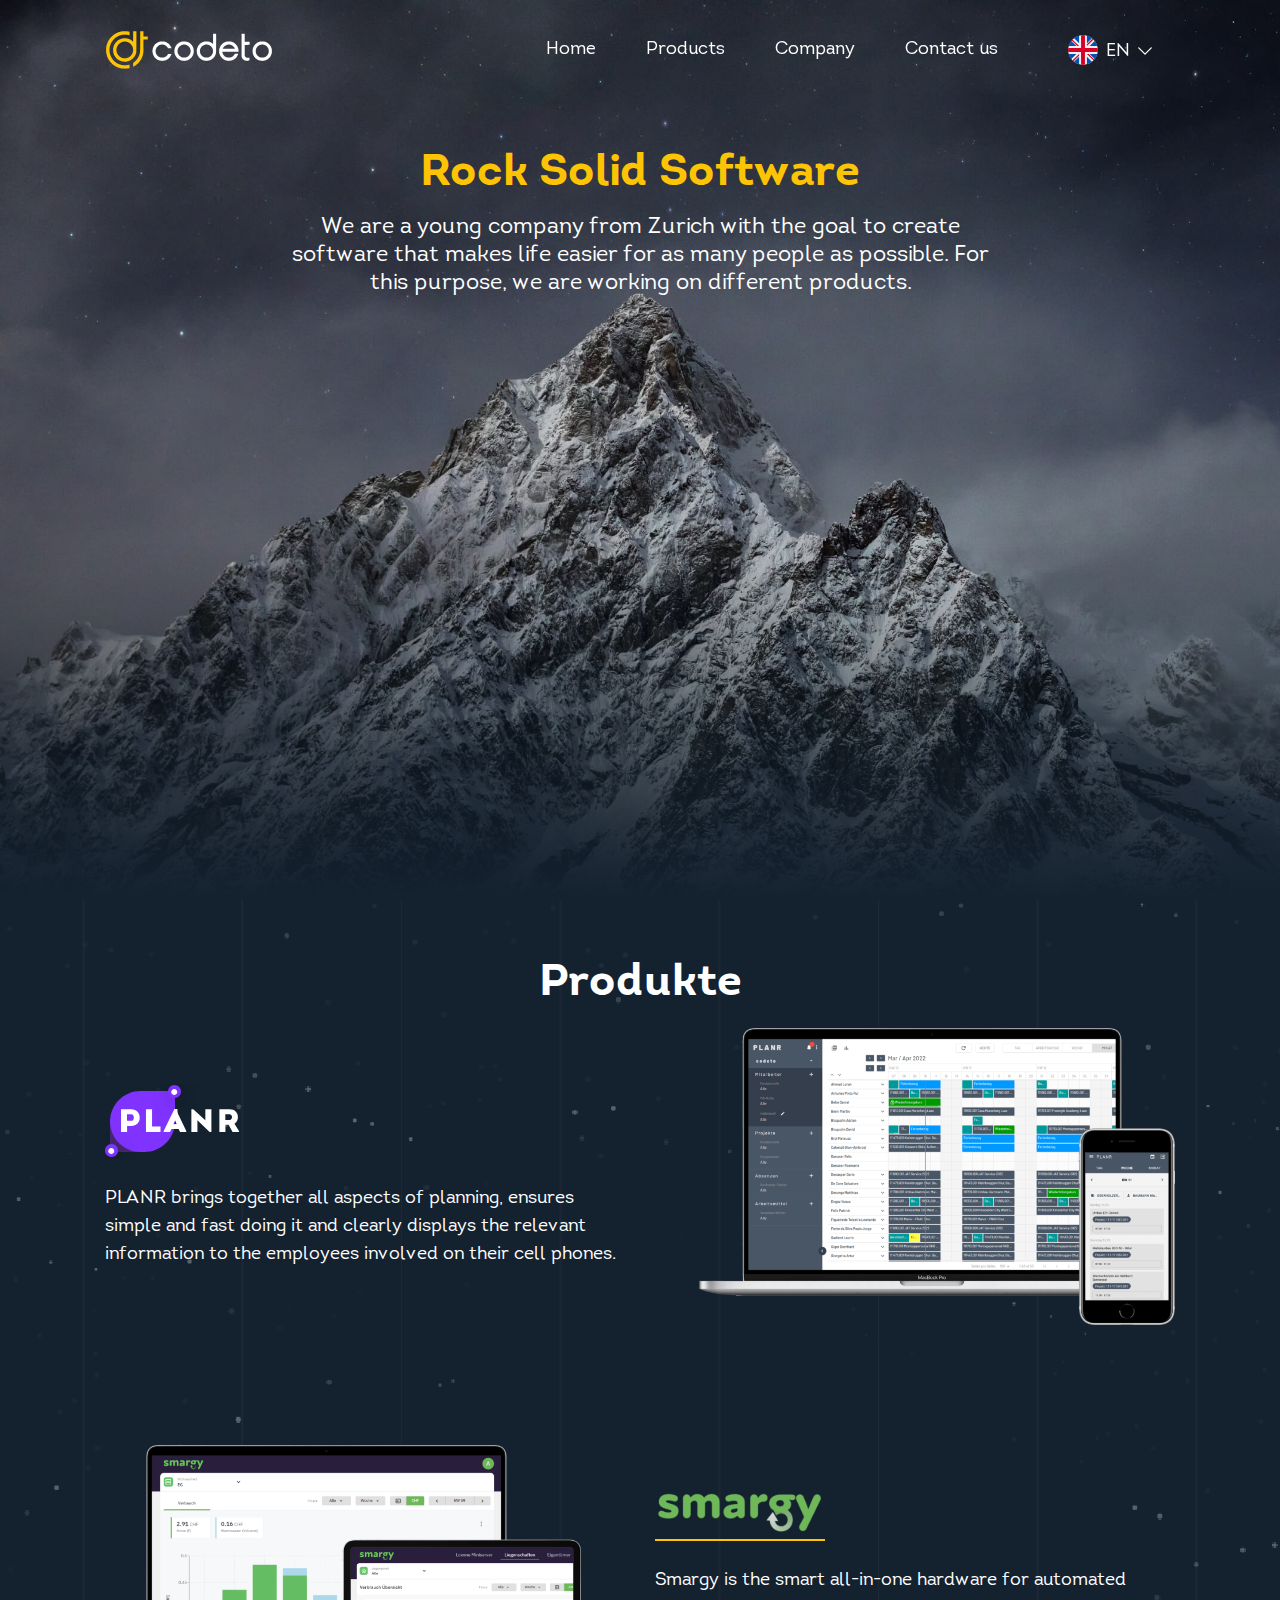
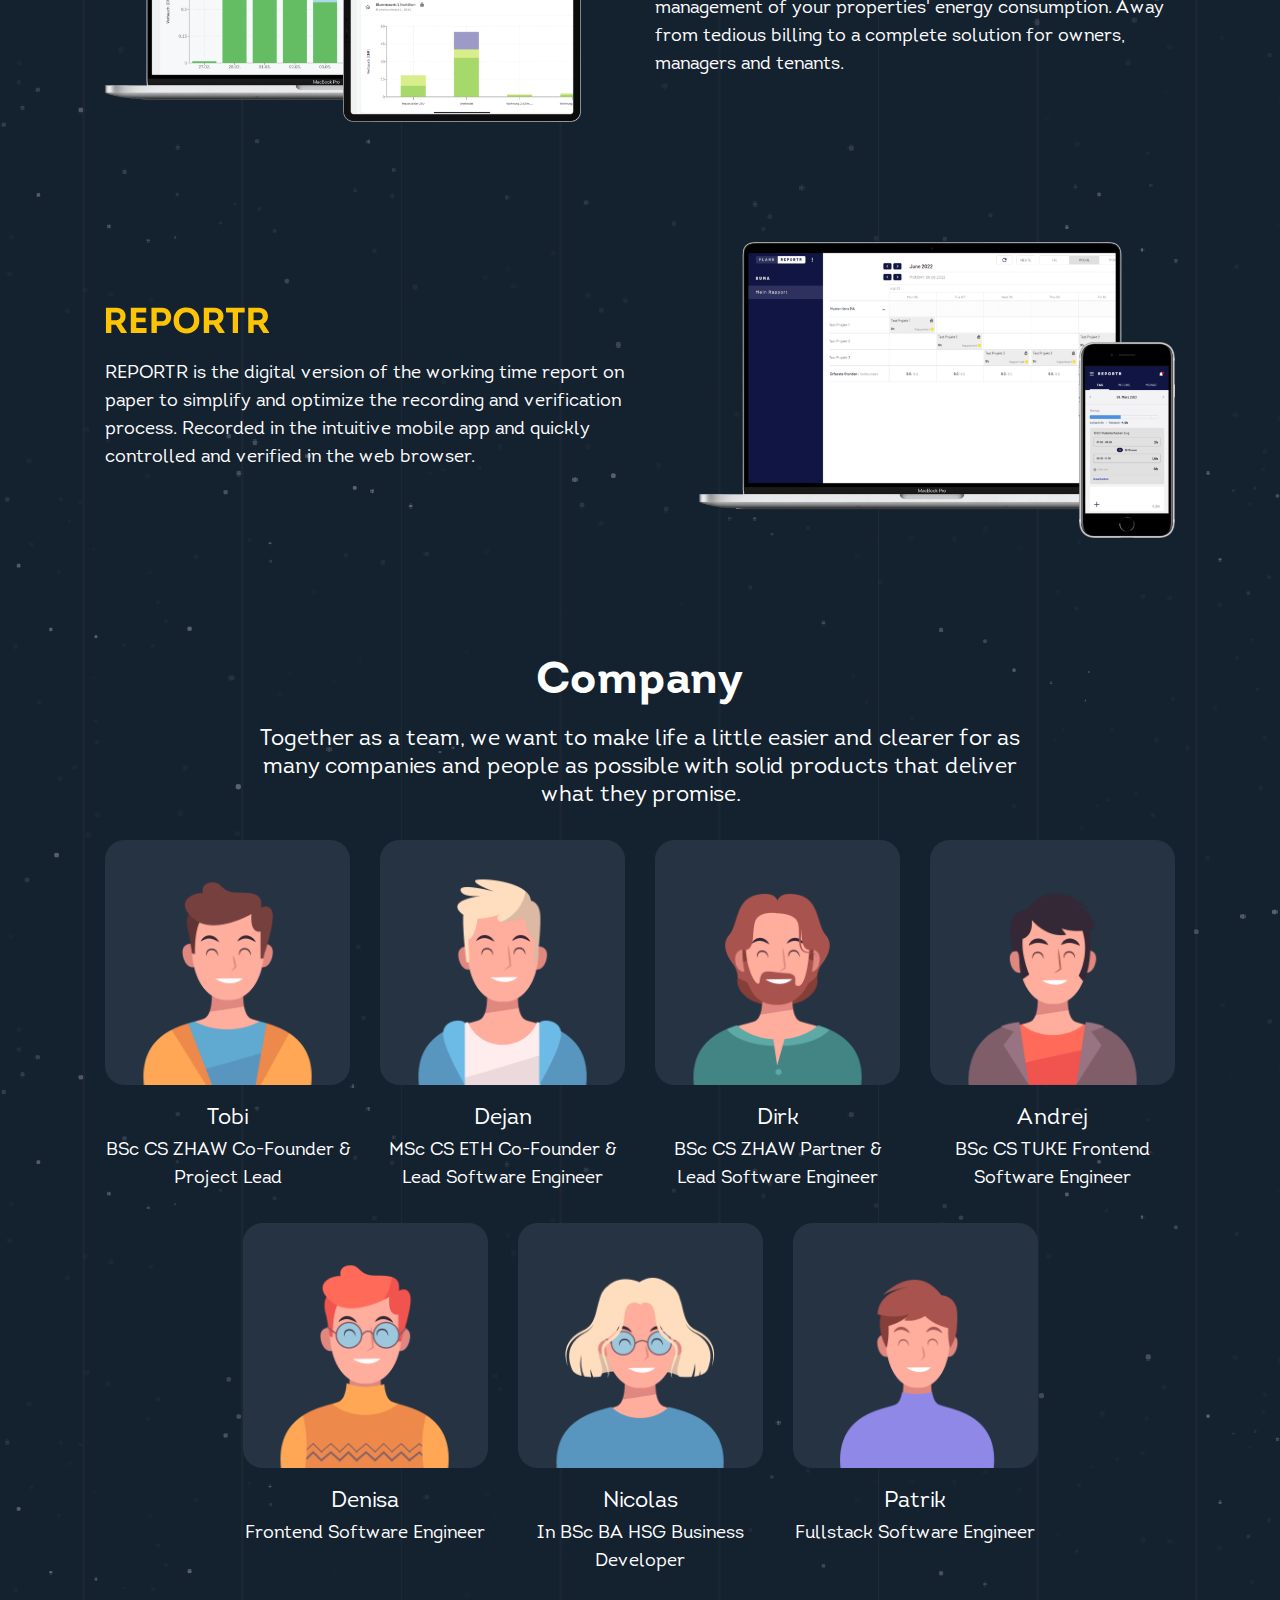
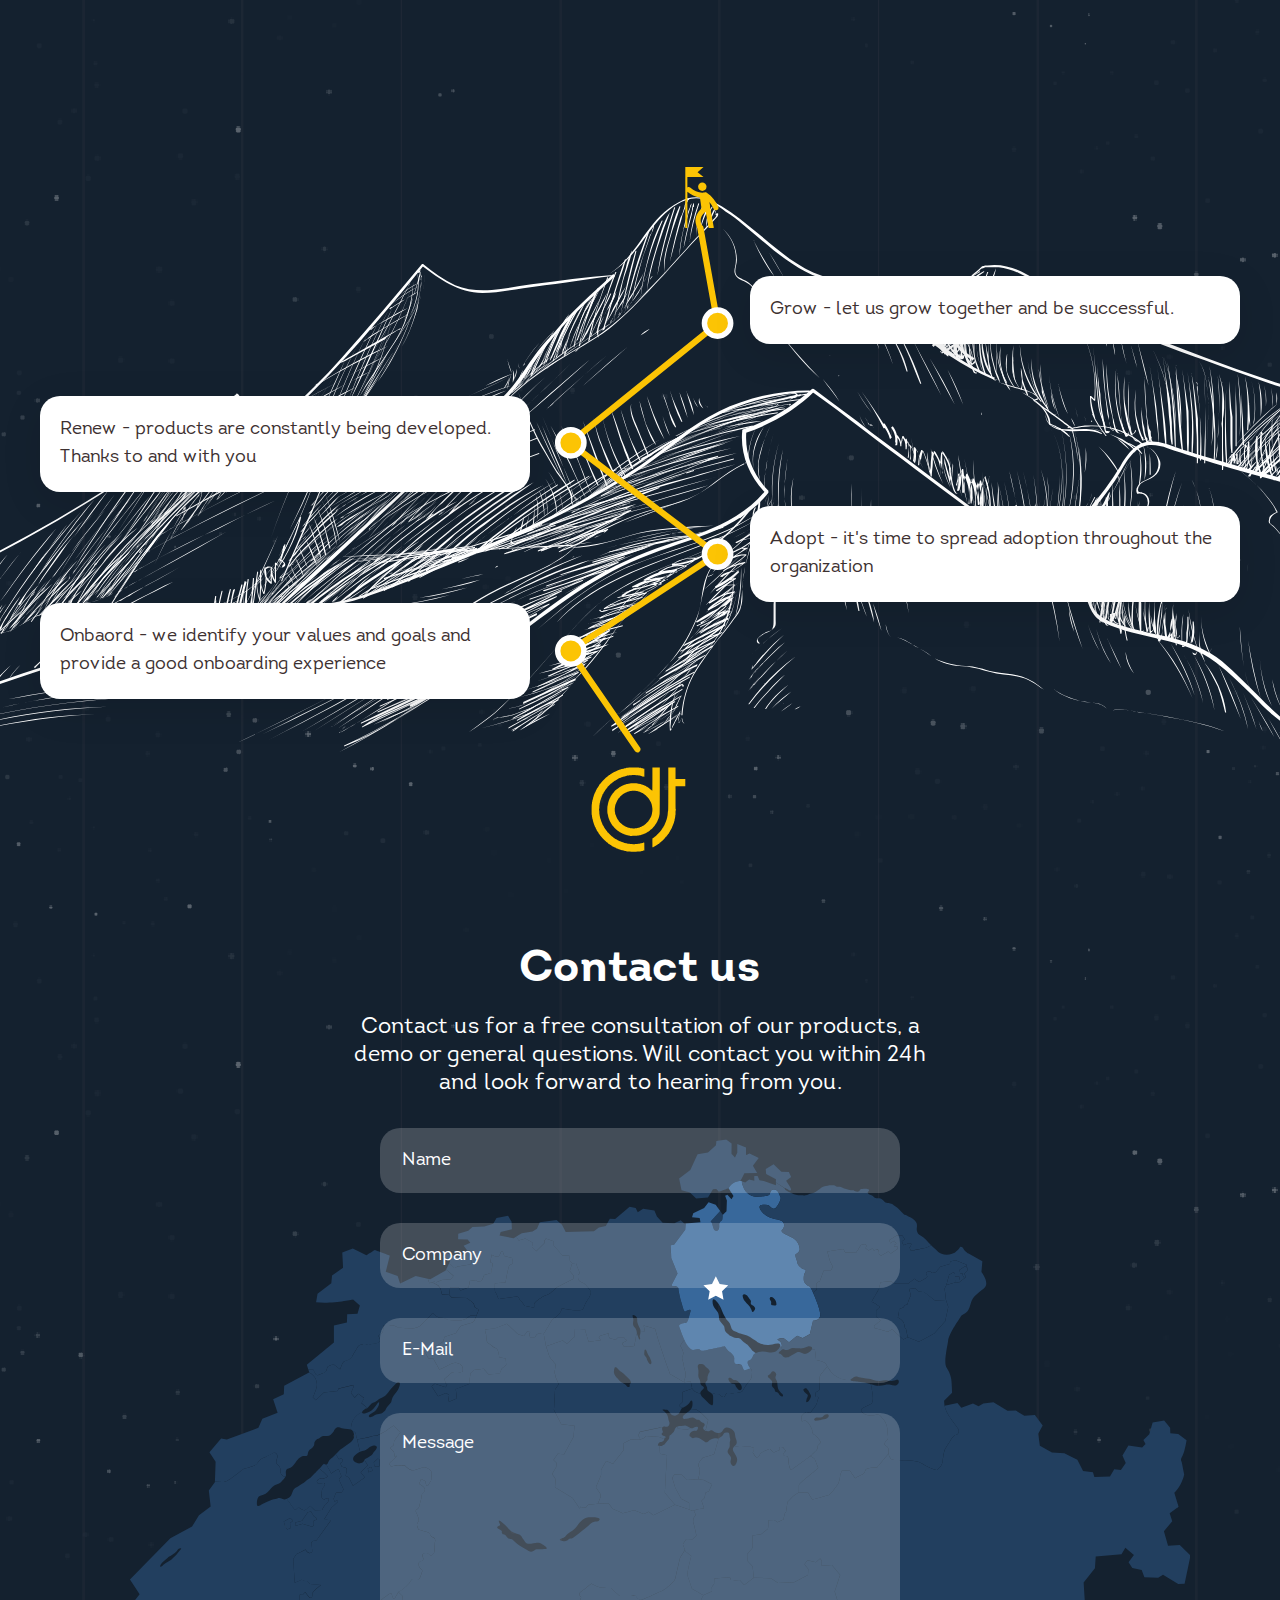
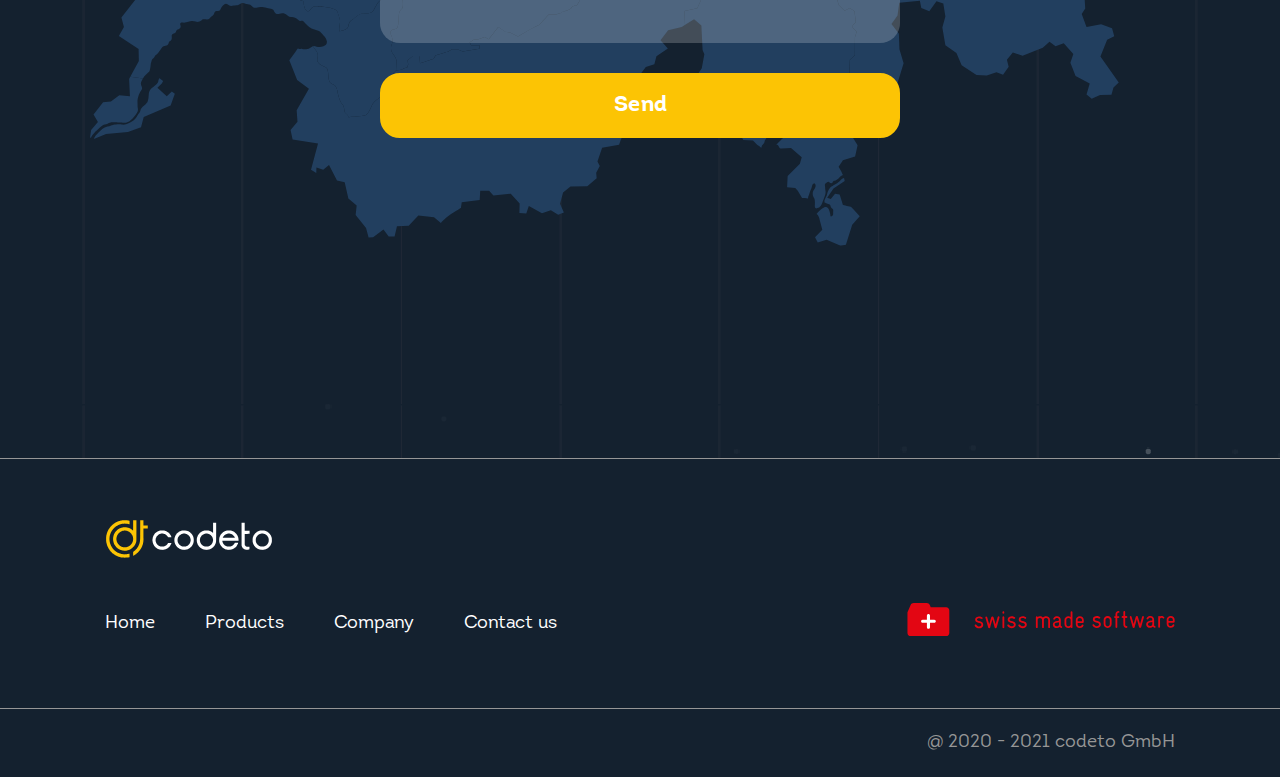
==== en-index.html @ 85ec4a64 "added ENG page, new content" ====
<!DOCTYPE html>
<html lang="en">
  <head>
    <meta charset="UTF-8" />
    <meta http-equiv="X-UA-Compatible" content="IE=edge" />
    <meta name="viewport" content="width=device-width, initial-scale=1.0" />
    <title>Codeto</title>
    <link rel="stylesheet" href="./css/main.css" />
  </head>

  <body>
    <header class="header">
      <div class="container">
        <a href="en-index.html" class="header__logo">
          <img src="./img/main-logo.svg" alt="Codeto logo" />
        </a>
        <div class="header-nav">
          <ul class="nav">
            <li class="nav-item">
              <a class="scroll-to" href="#home">Home</a>
            </li>
            <li class="nav-item">
              <a class="scroll-to" href="#products">Products</a>
            </li>
            <li class="nav-item">
              <a class="scroll-to" href="#company">Company</a>
            </li>
            <li class="nav-item">
              <a class="scroll-to" href="#contacts">Contact us</a>
            </li>
          </ul>
          <div class="header-lang">
            <div class="lang-select-wrapper">
              <div class="lang-select">
                <div class="lang-select__trigger">
                  <span>
                    <img src="./img/UK-flag.svg" alt="" />
                  </span>
                  <span>EN</span>
                  <i class="icon-arrow-bottom"></i>
                </div>
                <div class="lang-options">
                  <a class="lang-option selected" href="index.html">
                    <span><img src="./img/CH-flag.svg" alt="" /></span>
                    <span>CH</span>
                  </a>
                </div>
              </div>
            </div>
          </div>
        </div>
        <button class="burger"><span></span><span></span></button>
      </div>
    </header>
    <main>
      <section class="hero-screen" id="home">
        <div class="container">
          <h1>Rock Solid Software</h1>
          <h3>We are a young company from Zurich with the goal to create software that makes life easier for as many people as possible. For this purpose, we are working on different products.</h3>
        </div>
      </section>
      <section class="products" id="products">
        <div class="container">
          <div class="row justify-content-center">
            <div class="col-lg-6 col-md-8 col-xs-12">
              <h2 class="section__title">Produkte</h2>
            </div>
          </div>
          <div class="row products-item">
            <div class="col-md-6 col-xs-12">
              <a href="https://www.getplanr.ch/" target="_blank"><img src="./img/products-1-logo.svg" alt="planr logo" class="products-logo" /></a>
              <p>PLANR brings together all aspects of planning, ensures simple and fast doing it and clearly displays the relevant information to the employees involved on their cell phones.</p>
            </div>
            <div class="col-md-6 col-xs-12 products-item__image">
              <img src="./img/products-1-image.png" alt="planr" />
            </div>
          </div>
          <div class="row products-item">
            <div class="col-md-6 col-xs-12">
              <a href="https://smargy.ch/" target="_blank"><img src="./img/products-2-logo.svg" alt="smargy logo" class="products-logo" /></a>
              <p>Smargy is the smart all-in-one hardware for automated management of your properties' energy consumption. Away from tedious billing to a complete solution for owners, managers and tenants.</p>
            </div>
            <div class="col-md-6 col-xs-12 products-item__image">
              <img src="./img/products-2-image.png" alt="smargy" />
            </div>
          </div>
          <div class="row products-item">
            <div class="col-md-6 col-xs-12">
              <img src="./img/products-3-logo.svg" alt="reportr logo" class="products-logo" />
              <p>REPORTR is the digital version of the working time report on paper to simplify and optimize the recording and verification process. Recorded in the intuitive mobile app and quickly controlled and verified in the web browser.</p>
            </div>
            <div class="col-md-6 col-xs-12 products-item__image">
              <img src="./img/products-3-image.png" alt="reportr" />
            </div>
          </div>
        </div>
      </section>
      <section class="team" id="company">
        <div class="container">
          <div class="row justify-content-center mb-30">
            <div class="col-lg-9 col-xs-12">
              <h2 class="section__title">Company</h2>
              <div class="section__description">Together as a team, we want to make life a little easier and clearer for as many companies and people as possible with solid products that deliver what they promise.</div>
            </div>
          </div>
          <div class="row justify-content-center">
            <div class="col-lg-3 col-md-4 col-sm-6 col-xs-12">
              <div class="team-item">
                <div class="team-item__image">
                  <img src="./img/team-1.png" alt="team member" />
                </div>
                <div class="team-item__name">Tobi</div>
                <div class="team-item__position">BSc CS ZHAW Co-Founder & Project Lead</div>
              </div>
            </div>
            <div class="col-lg-3 col-md-4 col-sm-6 col-xs-12">
              <div class="team-item">
                <div class="team-item__image">
                  <img src="./img/team-2.png" alt="team member" />
                </div>
                <div class="team-item__name">Dejan</div>
                <div class="team-item__position">MSc CS ETH Co-Founder & Lead Software Engineer</div>
              </div>
            </div>
            <div class="col-lg-3 col-md-4 col-sm-6 col-xs-12">
              <div class="team-item">
                <div class="team-item__image">
                  <img src="./img/team-3.png" alt="team member" />
                </div>
                <div class="team-item__name">Dirk</div>
                <div class="team-item__position">BSc CS ZHAW Partner & Lead Software Engineer</div>
              </div>
            </div>
            <div class="col-lg-3 col-md-4 col-sm-6 col-xs-12">
              <div class="team-item">
                <div class="team-item__image">
                  <img src="./img/team-4.png" alt="team member" />
                </div>
                <div class="team-item__name">Andrej</div>
                <div class="team-item__position">BSc CS TUKE Frontend Software Engineer</div>
              </div>
            </div>
            <div class="col-lg-3 col-md-4 col-sm-6 col-xs-12">
              <div class="team-item">
                <div class="team-item__image">
                  <img src="./img/team-5.png" alt="team member" />
                </div>
                <div class="team-item__name">Denisa</div>
                <div class="team-item__position">Frontend Software Engineer</div>
              </div>
            </div>
            <div class="col-lg-3 col-md-4 col-sm-6 col-xs-12">
              <div class="team-item">
                <div class="team-item__image">
                  <img src="./img/team-6.png" alt="team member" />
                </div>
                <div class="team-item__name">Nicolas</div>
                <div class="team-item__position">In BSc BA HSG Business Developer</div>
              </div>
            </div>
            <div class="col-lg-3 col-md-4 col-sm-6 col-xs-12">
              <div class="team-item">
                <div class="team-item__image">
                  <img src="./img/team-7.png" alt="team member" />
                </div>
                <div class="team-item__name">Patrik</div>
                <div class="team-item__position">Fullstack Software Engineer</div>
              </div>
            </div>
          </div>
        </div>
      </section>
      <section class="roadmap">
        <!-- <img src="./img/roadmap-desktop.svg" alt=""> -->
        <div class="container">
          <div class="roadmap-mobile">
            <div class="roadmap-mobile-logo">
              <img src="./img/codeto-logo.svg" alt="codeto logo" />
            </div>
            <div class="roadmap-mobile-line"></div>
          </div>
          <div class="roadmap-frames-container">
            <div class="roadmap-frame roadmap-frame-1">Grow - let us grow together and be successful.</div>
            <div class="roadmap-frame roadmap-frame-2">Renew - products are constantly being developed. Thanks to and with you</div>
            <div class="roadmap-frame roadmap-frame-3">Adopt - it's time to spread adoption throughout the organization</div>
            <div class="roadmap-frame roadmap-frame-4">Onbaord - we identify your values and goals and provide a good onboarding experience</div>
          </div>
        </div>
      </section>
      <section class="contacts" id="contacts">
        <div class="container">
          <div class="row justify-content-center mb-30">
            <div class="col-lg-7 col-md-10 col-xs-12">
              <h2 class="section__title">Contact us</h2>
              <div class="section__description">Contact us for a free consultation of our products, a demo or general questions. Will contact you within 24h and look forward to hearing from you.</div>
            </div>
          </div>
          <div class="row justify-content-center contacts-form">
            <div class="col-lg-6 col-md-8 col-xs-12">
              <form action="">
                <div class="form-group">
                  <input type="text" name="contact-firstName" class="form-control" placeholder="Name" required />
                </div>
                <div class="form-group">
                  <input type="text" name="contact-secondName" class="form-control" placeholder="Company" required />
                </div>
                <div class="form-group">
                  <input type="email" name="contact-email" class="form-control" placeholder="E-Mail" required />
                </div>
                <div class="form-group form-group-textarea">
                  <textarea name="contacts-message" placeholder="Message" required></textarea>
                </div>
                <div class="form-group form-group-submit">
                  <button class="btn-primary" type="submit">Send</button>
                </div>
              </form>
            </div>
          </div>
        </div>
      </section>
    </main>
    <footer class="footer">
      <div class="footer-top">
        <div class="container">
          <a href="en-index.html" class="footer__logo">
            <img src="./img/main-logo.svg" alt="Codeto logo" />
          </a>
          <div class="footer-row">
            <div class="footer-list">
              <a class="footer__link scroll-to" href="#home">Home</a>
              <a class="footer__link scroll-to" href="#products">Products</a>
              <a class="footer__link scroll-to" href="#company">Company</a>
              <a class="footer__link scroll-to" href="#contacts">Contact us</a>
            </div>
            <img src="./img/swiss-made-software.svg" alt="swiss software icon" />
          </div>
        </div>
      </div>
      <div class="footer-bottom">
        <div class="container">
          <div class="footer-list">
            <!-- <a href="#" class="footer__link copyright__link">Impressum</a>
          <a href="#" class="footer__link copyright__link">Datenschutzerklärung</a>
          <a href="#" class="footer__link copyright__link">AGB</a> -->
          </div>
          <div class="copyright-text">@ 2020 - 2021 codeto GmbH</div>
        </div>
      </div>
    </footer>
  </body>
  <!-- <script src="./js/jquery.min.js"></script> -->
  <script src="./js/script.js"></script>
</html>
---- css/main.css ----
html, body, div, span, applet, object, iframe,
h1, h2, h3, h4, h5, h6, p, blockquote, pre,
a, abbr, acronym, address, big, cite, code,
del, dfn, em, img, ins, kbd, q, s, samp,
small, strike, strong, sub, sup, tt, var,
b, u, i, center,
dl, dt, dd, ol, ul, li,
fieldset, form, label, legend,
table, caption, tbody, tfoot, thead, tr, th, td,
article, aside, canvas, details, embed,
figure, figcaption, footer, header, hgroup,
menu, nav, output, ruby, section, summary,
time, mark, audio, video {
  margin: 0;
  padding: 0;
  border: 0;
  font-size: 100%;
  font-family: 'Intro', sans-serif;
  font-weight: 400;
  font-size: 18px;
  line-height: 28px;
  color: #ffffff;
  vertical-align: baseline;
}

/* HTML5 display-role reset for older browsers */
article, aside, details, figcaption, figure,
footer, header, hgroup, menu, nav, section {
  display: block;
}

body {
  line-height: 1;
}

ol, ul {
  list-style: none;
}

blockquote, q {
  quotes: none;
}

blockquote:before, blockquote:after,
q:before, q:after {
  content: '';
  content: none;
}

table {
  border-collapse: collapse;
  border-spacing: 0;
}

*, ::after, ::before {
  box-sizing: border-box;
}

@font-face {
  font-family: "Intro";
  font-display: swap;
  src: url("../fonts/Intro-Black.woff2") format("woff2");
  font-weight: 900;
  font-style: normal;
}

@font-face {
  font-family: "Intro";
  font-display: swap;
  src: url("../fonts/Intro-Bold.woff2") format("woff2");
  font-weight: 700;
  font-style: normal;
}

@font-face {
  font-family: "Intro";
  font-display: swap;
  src: url("../fonts/Intro-Book.woff2") format("woff2");
  font-weight: 400;
  font-style: normal;
}

.section__title {
  font-size: 45px;
  font-weight: 700;
  line-height: 48px;
  margin-bottom: 20px;
  text-align: center;
}

@media (max-width: 767px) {
  .section__title {
    font-size: 36px;
    line-height: 40px;
  }
}

.section__description {
  font-size: 22px;
  text-align: center;
}

.header {
  position: fixed;
  top: 0;
  left: 0;
  width: 100%;
  z-index: 1002;
  padding: 25px 0;
  transition: all 0.3s ease-out;
}

@media (max-width: 991px) {
  .header {
    padding: 20px 0;
  }
}

.header.scroll {
  background: #14212F;
  padding: 10px 0;
}

@media (max-width: 991px) {
  .header.scroll {
    padding: 20px 0;
  }
}

.header.js-nav-open .header-nav {
  left: 0;
}

.header.js-nav-open .burger::before {
  -webkit-transform: rotate(45deg);
          transform: rotate(45deg);
  top: 50%;
}

.header.js-nav-open .burger::after {
  -webkit-transform: rotate(-45deg);
          transform: rotate(-45deg);
  top: 50%;
  bottom: unset;
}

.header .container {
  z-index: 2;
  display: flex;
  align-items: center;
  justify-content: space-between;
}

.header__logo {
  height: 40px;
  display: block;
  z-index: 22;
}

@media (max-width: 767px) {
  .header__logo {
    width: 103px;
  }
}

.header__logo img {
  display: block;
  width: 100%;
  height: 100%;
  -o-object-fit: contain;
     object-fit: contain;
}

.header-nav {
  display: flex;
  align-items: center;
}

@media (max-width: 991px) {
  .header-nav {
    position: fixed;
    width: 100%;
    height: 100%;
    background: #14212F;
    top: 0;
    left: -150vw;
    padding: 125px 15px 30px 15px;
    flex-direction: column;
    align-items: flex-start;
    transition: all 0.3s ease-out;
  }
  .header-nav .nav {
    flex-direction: column;
    align-items: flex-start;
  }
}

.nav {
  display: flex;
  align-items: center;
}

.nav-item {
  margin-right: 50px;
}

@media (max-width: 1200px) {
  .nav-item {
    margin-right: 30px;
  }
}

@media (max-width: 991px) {
  .nav-item {
    margin: 0 0 30px 0;
  }
}

.nav-item a {
  color: #FFFFFF;
  font-size: 18px;
  text-decoration: none;
  position: relative;
}

@media (max-width: 991px) {
  .nav-item a {
    font-size: 22px;
  }
}

.nav-item a:before {
  content: '';
  background: #ffffff;
  bottom: 0;
  left: 0;
  width: 100%;
  position: absolute;
  height: 2px;
  opacity: 0;
  transition: all 0.3s ease-out;
}

.nav-item a:hover:before {
  opacity: 1;
}

.lang {
  color: #ffffff;
  line-height: 17px;
  font-size: 18px;
  padding: 0 10px;
  cursor: pointer;
  position: relative;
  display: flex;
  align-items: center;
}

.lang-options {
  position: absolute;
  display: block;
  opacity: 0;
  visibility: hidden;
  pointer-events: none;
  z-index: 2;
  transition: all 0.3s ease-out;
  margin-top: 8px;
  padding: 0 20px;
}

@media (max-width: 991px) {
  .lang-options {
    padding: 0;
    margin-top: 16px;
  }
}

.lang-option {
  position: relative;
  display: block;
  font-weight: 500;
  color: #ffffff;
  line-height: 30px;
  cursor: pointer;
  transition: all 0.3s ease-out;
  z-index: 99;
  display: flex;
  text-decoration: none;
}

.lang-option span {
  display: block;
}

.lang-option span:first-child {
  margin-right: 10px;
}

.lang-option span:nth-child(2) {
  padding-top: 3px;
}

.lang-option:hover {
  color: #FCC404;
}

.lang-select-wrapper {
  position: relative;
  -webkit-user-select: none;
     -moz-user-select: none;
      -ms-user-select: none;
          user-select: none;
  width: 100%;
}

.lang-select img {
  width: 30px;
  height: 30px;
  border-radius: 100%;
}

.lang-select__trigger {
  position: relative;
  display: flex;
  align-items: center;
  font-weight: 500;
  color: #ffffff;
  line-height: 24px;
  background: transparent;
  cursor: pointer;
  font-size: 18px;
  transition: all 0.3s ease-out;
  padding: 10px 20px;
  border-radius: 10px;
}

@media (max-width: 991px) {
  .lang-select__trigger {
    padding: 0;
    background: transparent;
  }
}

.lang-select__trigger:hover {
  background: rgba(255, 255, 253, 0.2);
}

@media (max-width: 991px) {
  .lang-select__trigger:hover {
    background: transparent;
  }
}

.lang-select__trigger span {
  color: #ffffff;
  line-height: 1;
  display: flex;
  transition: all 0.3s ease-out;
}

.lang-select__trigger span:first-child {
  margin-right: 8px;
}

.lang-select__trigger span:nth-child(2) {
  padding-top: 3px;
}

.lang-select__trigger i {
  background-image: url("../img/icon-arrow.svg");
  background-repeat: no-repeat;
  background-size: cover;
  width: 20px;
  height: 18px;
  display: block;
  margin-left: 5px;
  transition: all 0.3s ease-out;
}

.lang-select.open .lang-select__trigger {
  background: rgba(255, 255, 253, 0.2);
}

@media (max-width: 991px) {
  .lang-select.open .lang-select__trigger {
    background: transparent;
  }
}

.lang-select.open .lang-options {
  opacity: 1;
  visibility: visible;
  pointer-events: all;
}

.lang-select.open .lang-select__trigger i {
  -webkit-transform: rotate(180deg);
          transform: rotate(180deg);
}

.burger {
  z-index: 100;
  position: relative;
  display: flex;
  max-width: 36px;
  min-width: 36px;
  max-height: 36px;
  min-height: 36px;
  background: transparent;
  border: none;
  display: none;
  cursor: pointer;
}

@media (max-width: 991px) {
  .burger {
    display: block;
  }
}

.burger::before, .burger::after {
  content: '';
  position: absolute;
  left: 0;
  width: 100%;
  height: 2px;
  background: #FCC404;
  border-radius: 10px;
  transition: all 0.3s ease-out;
}

.burger::before {
  top: 12px;
}

.burger::after {
  bottom: 12px;
}

.footer {
  background: #14212F;
  overflow-x: hidden;
}

.footer-top {
  padding: 60px 0;
  border-top: 1px solid #969696;
  border-bottom: 1px solid #969696;
}

@media (max-width: 991px) {
  .footer-top {
    padding: 60px 0 30px 0;
  }
}

.footer-bottom {
  padding: 20px 0 20px 0;
}

.footer-bottom .container {
  display: flex;
  align-items: center;
  justify-content: space-between;
}

@media (max-width: 991px) {
  .footer-bottom .container {
    flex-direction: column;
  }
}

.footer-bottom .container .footer__link {
  color: #969696;
}

.footer-bottom .container .footer__link:before {
  background: #969696;
}

.footer-bottom .container .copyright-text {
  color: #969696;
}

@media (max-width: 991px) {
  .footer-bottom .footer-list {
    flex-direction: column;
    align-items: center;
  }
}

.footer-icon {
  display: flex;
  justify-content: flex-end;
}

.footer-icon img {
  max-width: 100%;
}

.footer__logo {
  margin-bottom: 40px;
  display: flex;
  width: 168px;
}

@media (max-width: 991px) {
  .footer__logo {
    margin: auto auto 40px auto;
  }
}

.footer__logo img {
  display: block;
  width: 100%;
  height: 100%;
  -o-object-fit: contain;
     object-fit: contain;
}

.footer-row {
  display: flex;
  align-items: center;
  justify-content: space-between;
}

@media (max-width: 991px) {
  .footer-row {
    flex-direction: column;
  }
}

@media (max-width: 991px) {
  .footer-column {
    display: flex;
    justify-content: center;
    flex-direction: column;
    align-items: center;
  }
}

.footer__link {
  line-height: 20px;
  display: block;
  width: -webkit-fit-content;
  width: -moz-fit-content;
  width: fit-content;
  margin-right: 50px;
  text-decoration: none;
  position: relative;
}

@media (max-width: 991px) {
  .footer__link {
    margin: 0 20px 30px 20px;
  }
}

.footer__link:before {
  content: '';
  position: absolute;
  bottom: 0;
  left: 0;
  width: 100%;
  height: 2px;
  background: #ffffff;
  opacity: 0;
  transition: all 0.3s ease-out;
}

.footer__link:hover:before {
  opacity: 1;
}

.footer__link:last-child {
  margin-right: 0;
}

@media (max-width: 991px) {
  .footer__link:last-child {
    margin: 0 20px 30px 20px;
  }
}

.footer__main__link {
  margin: 0 0 12px 0;
  font-size: 22px;
  text-decoration: none;
  display: block;
  width: -webkit-fit-content;
  width: -moz-fit-content;
  width: fit-content;
}

@media (max-width: 991px) {
  .footer__main__link {
    margin: 0 0 20px 0;
  }
}

.footer-list {
  display: flex;
}

@media (max-width: 575px) {
  .footer-list {
    flex-direction: column;
    align-items: center;
  }
}

.container {
  max-width: 1100px;
  margin: auto;
  padding: 0 15px;
}

.container-fluid {
  width: 100%;
  padding-right: 15px;
  padding-left: 15px;
  margin-right: auto;
  margin-left: auto;
}

.row {
  display: flex;
  flex-flow: row wrap;
  margin-left: -15px;
  margin-right: -15px;
}

.d-flex {
  display: flex;
  flex-flow: row wrap;
}

.m-row {
  margin: 0;
}

.m-0 {
  margin: 0;
}

.p-0 {
  padding: 0;
}

.w-100 {
  width: 100%;
}

.mb-10 {
  margin-bottom: 10px;
}

.mb-20 {
  margin-bottom: 20px;
}

.mb-24 {
  margin-bottom: 24px;
}

.mb-30 {
  margin-bottom: 30px;
}

.mb-40 {
  margin-bottom: 40px;
}

.mb-50 {
  margin-bottom: 50px;
}

.mb-60 {
  margin-bottom: 60px;
}

.justify-content-center {
  justify-content: center;
}

.justify-content-around {
  justify-content: space-around;
}

.justify-content-between {
  justify-content: space-between;
}

.justify-content-end {
  justify-content: flex-end;
}

.justify-content-start {
  justify-content: flex-start;
}

.align-items-end {
  align-items: flex-end;
}

.align-items-start {
  align-items: flex-start;
}

.align-item-center {
  align-items: center;
}

.flex-direction-column {
  flex-direction: column;
}

.col-xs-1 {
  flex: 0 0 8.33333%;
  width: 100%;
  max-width: 8.33333%;
  padding-right: 15px;
  padding-left: 15px;
}

.col-xs-2 {
  flex: 0 0 16.66667%;
  width: 100%;
  max-width: 16.66667%;
  padding-right: 15px;
  padding-left: 15px;
}

.col-xs-3 {
  flex: 0 0 25.0%;
  width: 100%;
  max-width: 25.0%;
  padding-right: 15px;
  padding-left: 15px;
}

.col-xs-4 {
  flex: 0 0 33.33333%;
  width: 100%;
  max-width: 33.33333%;
  padding-right: 15px;
  padding-left: 15px;
}

.col-xs-5 {
  flex: 0 0 41.66666%;
  width: 100%;
  max-width: 41.66666%;
  padding-right: 15px;
  padding-left: 15px;
}

.col-xs-6 {
  flex: 0 0 50.0%;
  width: 100%;
  max-width: 50.0%;
  padding-right: 15px;
  padding-left: 15px;
}

.col-xs-7 {
  flex: 0 0 58.33333%;
  width: 100%;
  max-width: 58.33333%;
  padding-right: 15px;
  padding-left: 15px;
}

.col-xs-8 {
  flex: 0 0 66.66666%;
  width: 100%;
  max-width: 66.66666%;
  padding-right: 15px;
  padding-left: 15px;
}

.col-xs-9 {
  flex: 0 0 75.0%;
  width: 100%;
  max-width: 75.0%;
  padding-right: 15px;
  padding-left: 15px;
}

.col-xs-10 {
  flex: 0 0 83.33333%;
  width: 100%;
  max-width: 83.33333%;
  padding-right: 15px;
  padding-left: 15px;
}

.col-xs-11 {
  flex: 0 0 91.66666%;
  width: 100%;
  max-width: 91.66666%;
  padding-right: 15px;
  padding-left: 15px;
}

.col-xs-12 {
  flex: 0 0 100.0%;
  width: 100%;
  max-width: 100.0%;
  padding-right: 15px;
  padding-left: 15px;
}

@media (min-width: 576px) {
  .col-sm-1 {
    flex: 0 0 8.33333%;
    width: 100%;
    max-width: 8.33333%;
    padding-right: 15px;
    padding-left: 15px;
  }
  .col-sm-2 {
    flex: 0 0 16.66667%;
    width: 100%;
    max-width: 16.66667%;
    padding-right: 15px;
    padding-left: 15px;
  }
  .col-sm-3 {
    flex: 0 0 25.0%;
    width: 100%;
    max-width: 25.0%;
    padding-right: 15px;
    padding-left: 15px;
  }
  .col-sm-4 {
    flex: 0 0 33.33333%;
    width: 100%;
    max-width: 33.33333%;
    padding-right: 15px;
    padding-left: 15px;
  }
  .col-sm-5 {
    flex: 0 0 41.66666%;
    width: 100%;
    max-width: 41.66666%;
    padding-right: 15px;
    padding-left: 15px;
  }
  .col-sm-6 {
    flex: 0 0 50.0%;
    width: 100%;
    max-width: 50.0%;
    padding-right: 15px;
    padding-left: 15px;
  }
  .col-sm-7 {
    flex: 0 0 58.33333%;
    width: 100%;
    max-width: 58.33333%;
    padding-right: 15px;
    padding-left: 15px;
  }
  .col-sm-8 {
    flex: 0 0 66.66666%;
    width: 100%;
    max-width: 66.66666%;
    padding-right: 15px;
    padding-left: 15px;
  }
  .col-sm-9 {
    flex: 0 0 75.0%;
    width: 100%;
    max-width: 75.0%;
    padding-right: 15px;
    padding-left: 15px;
  }
  .col-sm-10 {
    flex: 0 0 83.33333%;
    width: 100%;
    max-width: 83.33333%;
    padding-right: 15px;
    padding-left: 15px;
  }
  .col-sm-11 {
    flex: 0 0 91.66666%;
    width: 100%;
    max-width: 91.66666%;
    padding-right: 15px;
    padding-left: 15px;
  }
  .col-sm-12 {
    flex: 0 0 100.0%;
    width: 100%;
    max-width: 100.0%;
    padding-right: 15px;
    padding-left: 15px;
  }
}

@media (min-width: 768px) {
  .col-md-1 {
    flex: 0 0 8.33333%;
    width: 100%;
    max-width: 8.33333%;
    padding-right: 15px;
    padding-left: 15px;
  }
  .col-md-2 {
    flex: 0 0 16.66667%;
    width: 100%;
    max-width: 16.66667%;
    padding-right: 15px;
    padding-left: 15px;
  }
  .col-md-3 {
    flex: 0 0 25.0%;
    width: 100%;
    max-width: 25.0%;
    padding-right: 15px;
    padding-left: 15px;
  }
  .col-md-4 {
    flex: 0 0 33.33333%;
    width: 100%;
    max-width: 33.33333%;
    padding-right: 15px;
    padding-left: 15px;
  }
  .col-md-5 {
    flex: 0 0 41.66666%;
    width: 100%;
    max-width: 41.66666%;
    padding-right: 15px;
    padding-left: 15px;
  }
  .col-md-6 {
    flex: 0 0 50.0%;
    width: 100%;
    max-width: 50.0%;
    padding-right: 15px;
    padding-left: 15px;
  }
  .col-md-7 {
    flex: 0 0 58.33333%;
    width: 100%;
    max-width: 58.33333%;
    padding-right: 15px;
    padding-left: 15px;
  }
  .col-md-8 {
    flex: 0 0 66.66666%;
    width: 100%;
    max-width: 66.66666%;
    padding-right: 15px;
    padding-left: 15px;
  }
  .col-md-9 {
    flex: 0 0 75.0%;
    width: 100%;
    max-width: 75.0%;
    padding-right: 15px;
    padding-left: 15px;
  }
  .col-md-10 {
    flex: 0 0 83.33333%;
    width: 100%;
    max-width: 83.33333%;
    padding-right: 15px;
    padding-left: 15px;
  }
  .col-md-11 {
    flex: 0 0 91.66666%;
    width: 100%;
    max-width: 91.66666%;
    padding-right: 15px;
    padding-left: 15px;
  }
  .col-md-12 {
    flex: 0 0 100.0%;
    width: 100%;
    max-width: 100.0%;
    padding-right: 15px;
    padding-left: 15px;
  }
}

@media (min-width: 992px) {
  .col-lg-1 {
    flex: 0 0 8.33333%;
    width: 100%;
    max-width: 8.33333%;
    padding-right: 15px;
    padding-left: 15px;
  }
  .col-lg-2 {
    flex: 0 0 16.66667%;
    width: 100%;
    max-width: 16.66667%;
    padding-right: 15px;
    padding-left: 15px;
  }
  .col-lg-3 {
    flex: 0 0 25.0%;
    width: 100%;
    max-width: 25.0%;
    padding-right: 15px;
    padding-left: 15px;
  }
  .col-lg-4 {
    flex: 0 0 33.33333%;
    width: 100%;
    max-width: 33.33333%;
    padding-right: 15px;
    padding-left: 15px;
  }
  .col-lg-5 {
    flex: 0 0 41.66666%;
    width: 100%;
    max-width: 41.66666%;
    padding-right: 15px;
    padding-left: 15px;
  }
  .col-lg-6 {
    flex: 0 0 50.0%;
    width: 100%;
    max-width: 50.0%;
    padding-right: 15px;
    padding-left: 15px;
  }
  .col-lg-7 {
    flex: 0 0 58.33333%;
    width: 100%;
    max-width: 58.33333%;
    padding-right: 15px;
    padding-left: 15px;
  }
  .col-lg-8 {
    flex: 0 0 66.66666%;
    width: 100%;
    max-width: 66.66666%;
    padding-right: 15px;
    padding-left: 15px;
  }
  .col-lg-9 {
    flex: 0 0 75.0%;
    width: 100%;
    max-width: 75.0%;
    padding-right: 15px;
    padding-left: 15px;
  }
  .col-lg-10 {
    flex: 0 0 83.33333%;
    width: 100%;
    max-width: 83.33333%;
    padding-right: 15px;
    padding-left: 15px;
  }
  .col-lg-11 {
    flex: 0 0 91.66666%;
    width: 100%;
    max-width: 91.66666%;
    padding-right: 15px;
    padding-left: 15px;
  }
  .col-lg-12 {
    flex: 0 0 100.0%;
    width: 100%;
    max-width: 100.0%;
    padding-right: 15px;
    padding-left: 15px;
  }
}

@media (min-width: 1200px) {
  .col-xl-1 {
    flex: 0 0 8.33333%;
    width: 100%;
    max-width: 8.33333%;
    padding-right: 15px;
    padding-left: 15px;
  }
  .col-xl-2 {
    flex: 0 0 16.66667%;
    width: 100%;
    max-width: 16.66667%;
    padding-right: 15px;
    padding-left: 15px;
  }
  .col-xl-3 {
    flex: 0 0 25.0%;
    width: 100%;
    max-width: 25.0%;
    padding-right: 15px;
    padding-left: 15px;
  }
  .col-xl-4 {
    flex: 0 0 33.33333%;
    width: 100%;
    max-width: 33.33333%;
    padding-right: 15px;
    padding-left: 15px;
  }
  .col-xl-5 {
    flex: 0 0 41.66666%;
    width: 100%;
    max-width: 41.66666%;
    padding-right: 15px;
    padding-left: 15px;
  }
  .col-xl-6 {
    flex: 0 0 50.0%;
    width: 100%;
    max-width: 50.0%;
    padding-right: 15px;
    padding-left: 15px;
  }
  .col-xl-7 {
    flex: 0 0 58.33333%;
    width: 100%;
    max-width: 58.33333%;
    padding-right: 15px;
    padding-left: 15px;
  }
  .col-xl-8 {
    flex: 0 0 66.66666%;
    width: 100%;
    max-width: 66.66666%;
    padding-right: 15px;
    padding-left: 15px;
  }
  .col-xl-9 {
    flex: 0 0 75.0%;
    width: 100%;
    max-width: 75.0%;
    padding-right: 15px;
    padding-left: 15px;
  }
  .col-xl-10 {
    flex: 0 0 83.33333%;
    width: 100%;
    max-width: 83.33333%;
    padding-right: 15px;
    padding-left: 15px;
  }
  .col-xl-11 {
    flex: 0 0 91.66666%;
    width: 100%;
    max-width: 91.66666%;
    padding-right: 15px;
    padding-left: 15px;
  }
  .col-xl-12 {
    flex: 0 0 100.0%;
    width: 100%;
    max-width: 100.0%;
    padding-right: 15px;
    padding-left: 15px;
  }
}

@media (max-width: 375px) {
  .col-exs-1 {
    flex: 0 0 8.33333%;
    width: 100%;
    max-width: 8.33333%;
    padding-right: 15px;
    padding-left: 15px;
  }
  .col-exs-2 {
    flex: 0 0 16.66667%;
    width: 100%;
    max-width: 16.66667%;
    padding-right: 15px;
    padding-left: 15px;
  }
  .col-exs-3 {
    flex: 0 0 25.0%;
    width: 100%;
    max-width: 25.0%;
    padding-right: 15px;
    padding-left: 15px;
  }
  .col-exs-4 {
    flex: 0 0 33.33333%;
    width: 100%;
    max-width: 33.33333%;
    padding-right: 15px;
    padding-left: 15px;
  }
  .col-exs-5 {
    flex: 0 0 41.66666%;
    width: 100%;
    max-width: 41.66666%;
    padding-right: 15px;
    padding-left: 15px;
  }
  .col-exs-6 {
    flex: 0 0 50.0%;
    width: 100%;
    max-width: 50.0%;
    padding-right: 15px;
    padding-left: 15px;
  }
  .col-exs-7 {
    flex: 0 0 58.33333%;
    width: 100%;
    max-width: 58.33333%;
    padding-right: 15px;
    padding-left: 15px;
  }
  .col-exs-8 {
    flex: 0 0 66.66666%;
    width: 100%;
    max-width: 66.66666%;
    padding-right: 15px;
    padding-left: 15px;
  }
  .col-exs-9 {
    flex: 0 0 75.0%;
    width: 100%;
    max-width: 75.0%;
    padding-right: 15px;
    padding-left: 15px;
  }
  .col-exs-10 {
    flex: 0 0 83.33333%;
    width: 100%;
    max-width: 83.33333%;
    padding-right: 15px;
    padding-left: 15px;
  }
  .col-exs-11 {
    flex: 0 0 91.66666%;
    width: 100%;
    max-width: 91.66666%;
    padding-right: 15px;
    padding-left: 15px;
  }
  .col-exs-12 {
    flex: 0 0 100.0%;
    width: 100%;
    max-width: 100.0%;
    padding-right: 15px;
    padding-left: 15px;
  }
}

main {
  background-color: #14212F;
  background-image: url("../img/background-image.svg");
  background-position: center;
  overflow-x: hidden;
}

.hero-screen {
  height: calc(100vh - 300px);
  background-image: url("../img/main-screen-image.jpg");
  background-repeat: no-repeat;
  background-size: cover;
  background-position: center;
  position: relative;
  padding: 150px 0;
  height: 100vh;
  z-index: 2;
}

@media (max-width: 991px) {
  .hero-screen {
    height: 80vh;
  }
}

@media (max-width: 767px) {
  .hero-screen {
    height: 640px;
    padding: 97px 0 0 0;
  }
}

.hero-screen:before {
  content: "";
  position: absolute;
  bottom: 0;
  left: 0;
  width: 100%;
  height: 100%;
  pointer-events: none;
  background: linear-gradient(180deg, rgba(20, 33, 47, 0) 0%, rgba(20, 33, 47, 0) 59.96%, #14212f 100%, rgba(20, 33, 47, 0) 99.06%);
}

@media (max-width: 767px) {
  .hero-screen:before {
    display: none;
  }
}

.hero-screen h1 {
  font-weight: 700;
  font-size: 45px;
  line-height: 48px;
  color: #FCC404;
  margin-bottom: 16px;
  text-align: center;
}

@media (max-width: 767px) {
  .hero-screen h1 {
    font-size: 36px;
    line-height: 40px;
  }
}

.hero-screen h3 {
  font-size: 22px;
  max-width: 730px;
  text-align: center;
  margin: auto;
  line-height: 28px;
}

.products {
  padding-top: 60px;
}

.products-logo {
  margin-bottom: 16px;
}

.products .section__description {
  margin-bottom: 120px;
}

@media (max-width: 991px) {
  .products .section__description {
    margin-bottom: 60px;
  }
}

.products-item {
  align-items: center;
  margin-bottom: 120px;
  justify-content: space-between;
}

@media (max-width: 767px) {
  .products-item {
    margin-bottom: 40px;
    text-align: center;
  }
}

.products-item:nth-child(odd) {
  flex-direction: row-reverse;
}

@media (max-width: 767px) {
  .products-item:nth-child(odd) {
    flex-direction: row;
    justify-content: center;
  }
}

.products-item__image {
  max-width: 46%;
  flex: 0 0 46%;
}

.products-item__image img {
  display: block;
  width: 100%;
  height: 100%;
  -o-object-fit: cover;
     object-fit: cover;
}

@media (max-width: 767px) {
  .products-item__image {
    margin: 20px auto auto auto;
    max-width: 100%;
    flex: 0 0 100%;
  }
}

.team {
  margin-bottom: 160px;
}

@media (max-width: 991px) {
  .team {
    margin: 60px 0;
  }
}

.team-item {
  text-align: center;
  margin-bottom: 30px;
}

.team-item__image {
  margin-bottom: 20px;
}

.team-item__image img {
  display: block;
  width: 100%;
  height: 100%;
  -o-object-fit: contain;
     object-fit: contain;
}

.team-item__name {
  font-size: 22px;
  margin-bottom: 4px;
}

.roadmap {
  height: 690px;
  margin-bottom: 90px;
  background-image: url("../img/roadmap-desktop.svg");
  background-repeat: no-repeat;
  background-size: contain;
  background-position: center;
}

@media (max-width: 1500px) {
  .roadmap {
    background-size: cover;
  }
}

@media (max-width: 991px) {
  .roadmap {
    background: none;
    height: auto;
  }
}

.roadmap .container {
  max-width: 1200px;
  height: 100%;
  position: relative;
}

.roadmap-frames-container {
  height: 100%;
}

.roadmap-frame {
  position: absolute;
  width: 490px;
  background: #ffffff;
  box-shadow: 0px 10px 40px rgba(0, 0, 0, 0.1);
  border-radius: 20px;
  color: #3d3131;
  padding: 20px;
}

@media (max-width: 1250px) {
  .roadmap-frame {
    width: 350px;
  }
}

@media (max-width: 991px) {
  .roadmap-frame {
    position: relative;
    top: unset !important;
    left: unset !important;
    right: unset !important;
    width: calc(100% - 60px);
    margin-left: auto;
    margin-bottom: 20px;
  }
  .roadmap-frame:before {
    content: '';
    background: #FCC404;
    position: absolute;
    width: 25px;
    height: 25px;
    border-radius: 100%;
    top: 50%;
    left: -48px;
    border: 5px solid #ffffff;
    -webkit-transform: translateY(-50%);
            transform: translateY(-50%);
  }
  .roadmap-frame:last-child:after {
    content: '';
    background: #14212F;
    width: 60px;
    height: 50%;
    position: absolute;
    top: calc(50% + 12.5px);
    left: -60px;
  }
}

.roadmap-frame-1 {
  right: 0;
  top: 110px;
}

@media (max-width: 1250px) {
  .roadmap-frame-1 {
    right: 15px;
    top: 93px;
  }
}

.roadmap-frame-2 {
  left: 0;
  top: 230px;
}

@media (max-width: 1250px) {
  .roadmap-frame-2 {
    left: 15px;
    top: 217px;
  }
}

.roadmap-frame-3 {
  right: 0;
  top: 340px;
}

@media (max-width: 1250px) {
  .roadmap-frame-3 {
    right: 15px;
    top: 327px;
  }
}

.roadmap-frame-4 {
  left: 0;
  top: 437px;
}

@media (max-width: 1250px) {
  .roadmap-frame-4 {
    left: 15px;
    top: 427px;
  }
}

.roadmap-mobile {
  display: none;
}

@media (max-width: 991px) {
  .roadmap-mobile {
    display: block;
  }
}

.roadmap-mobile-line {
  position: absolute;
  width: 4px;
  height: calc(100% - 65px);
  left: 38px;
  border-radius: 20px;
  background: #FCC404;
}

.contacts {
  padding-bottom: 130px;
}

@media (max-width: 767px) {
  .contacts {
    padding-bottom: 0;
  }
}

.contacts .container {
  padding-bottom: 160px;
  background-image: url("../img/switzerland-map.svg");
  background-repeat: no-repeat;
  background-size: contain;
  background-position: 50% 70%;
}

@media (max-width: 767px) {
  .contacts .container {
    padding-bottom: 60px;
    background-size: 150%;
    background-position: 50% 50%;
  }
}

.btn-primary {
  width: 100%;
  height: 100%;
  border: none;
  border-radius: 20px;
  font-size: 22px;
  font-weight: 700;
  font-family: inherit;
  background: #FCC404;
  color: #ffffff;
  display: flex;
  align-items: center;
  justify-content: center;
  cursor: pointer;
  border: 2px solid #FCC404;
  transition: all 0.3s ease-in-out;
}

.btn-primary:hover {
  background: transparent;
  color: #FCC404;
}

.form-group {
  width: 100%;
  height: 65px;
  margin-bottom: 30px;
}

.form-group-textarea {
  height: 230px;
}

.form-group input,
.form-group textarea {
  border: none;
  width: 100%;
  height: 100%;
  background: rgba(255, 255, 255, 0.2);
  border-radius: 20px;
  padding: 20px;
  font-family: inherit;
  font-size: inherit;
  color: inherit;
  border: 2px solid transparent;
  transition: all 0.3s ease-out;
}

.form-group input::-webkit-input-placeholder,
.form-group textarea::-webkit-input-placeholder {
  color: #ffffff;
  opacity: 1;
}

.form-group input:-ms-input-placeholder,
.form-group textarea:-ms-input-placeholder {
  color: #ffffff;
  opacity: 1;
}

.form-group input::-ms-input-placeholder,
.form-group textarea::-ms-input-placeholder {
  color: #ffffff;
  opacity: 1;
}

.form-group input::placeholder,
.form-group textarea::placeholder {
  color: #ffffff;
  opacity: 1;
}

.form-group input:-ms-input-placeholder,
.form-group textarea:-ms-input-placeholder {
  color: #ffffff;
}

.form-group input::-ms-input-placeholder,
.form-group textarea::-ms-input-placeholder {
  color: #ffffff;
}

.form-group input:focus,
.form-group textarea:focus {
  outline: none;
  border-color: #FCC404;
}

.form-group textarea {
  resize: none;
}
/*# sourceMappingURL=main.css.map */
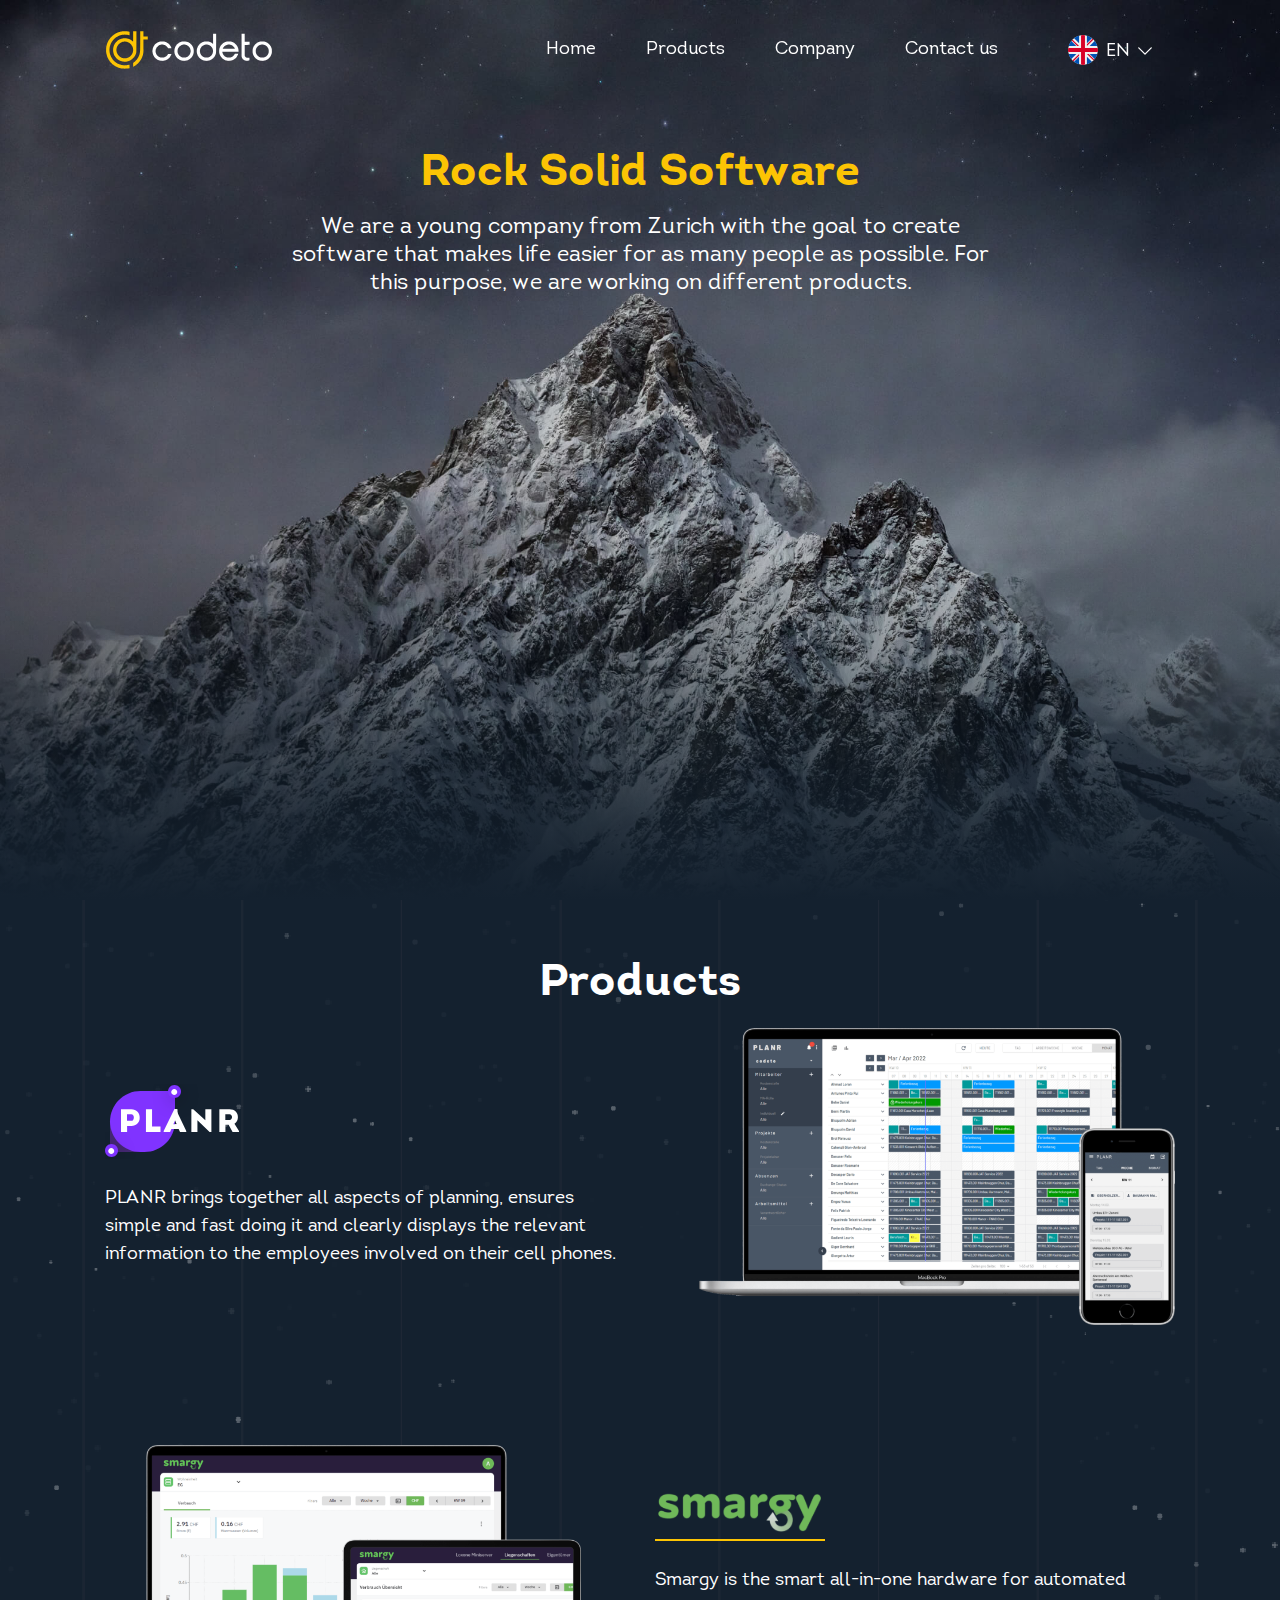
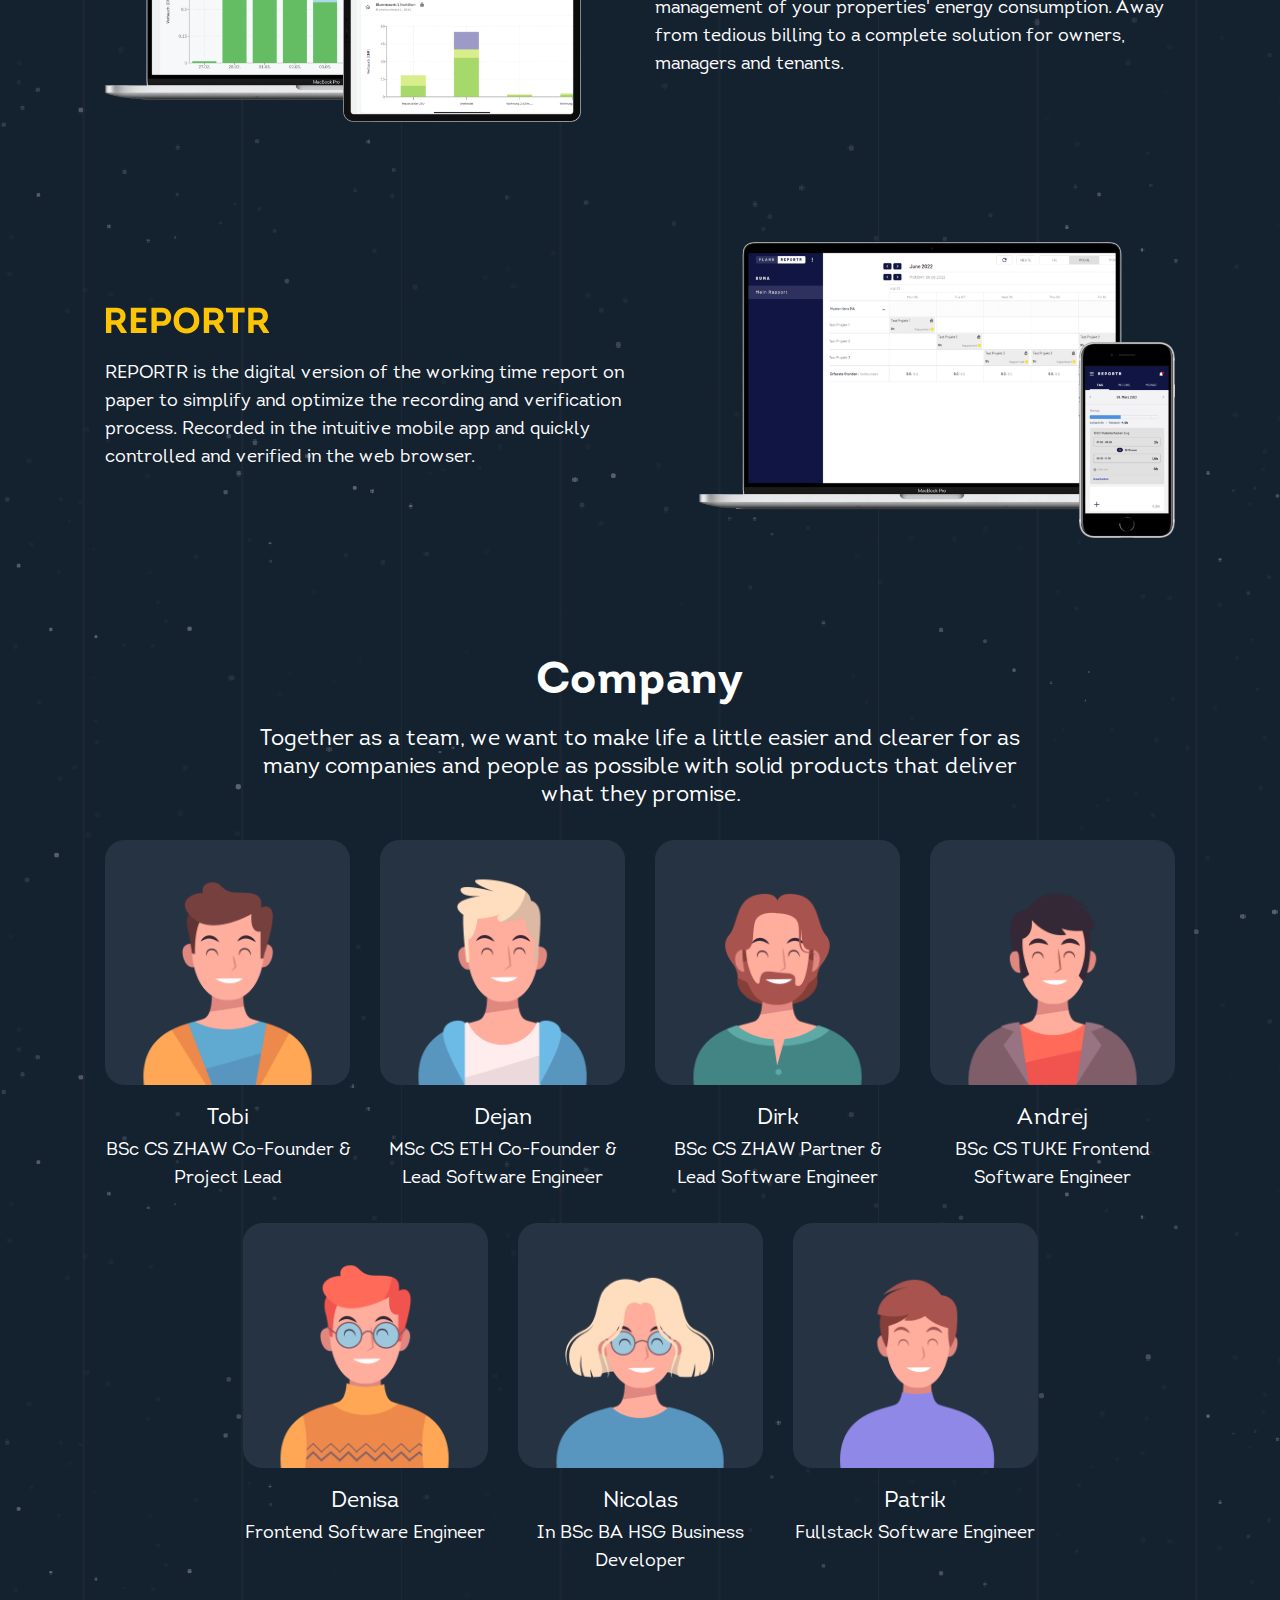
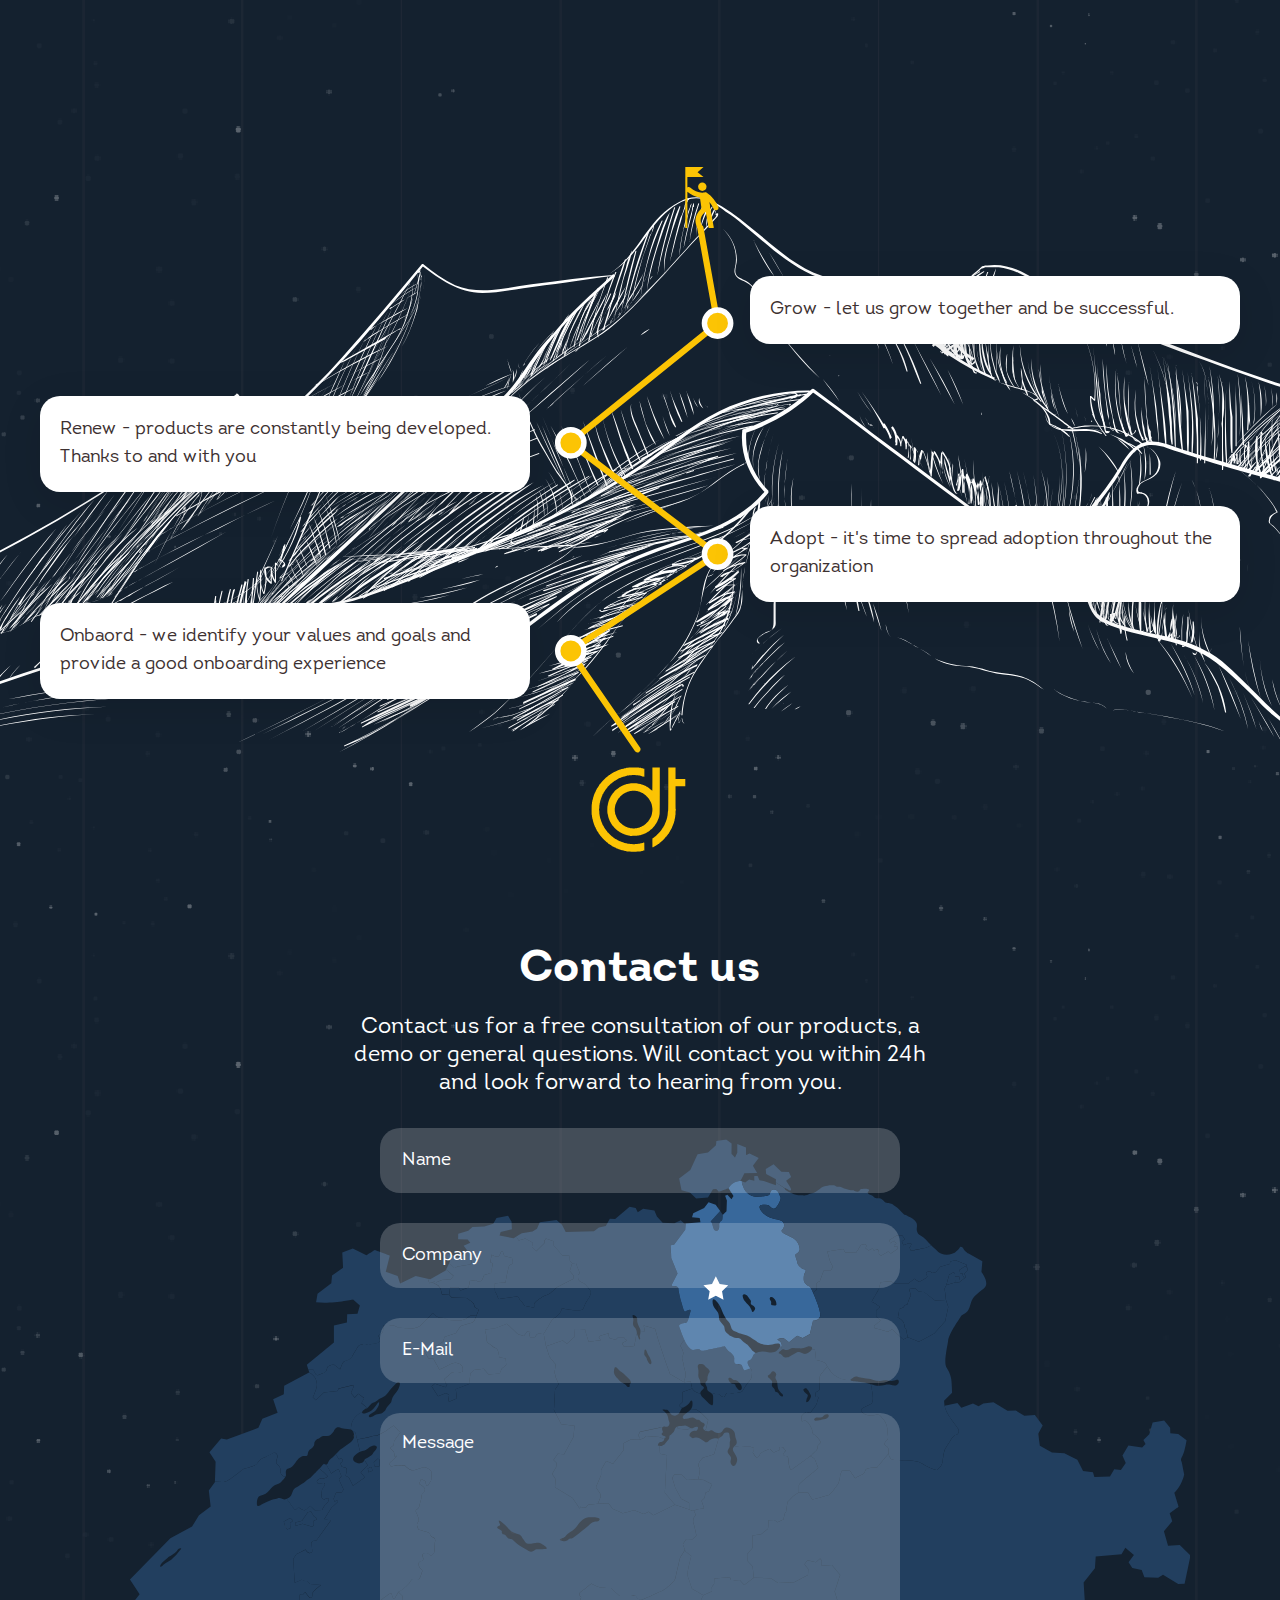
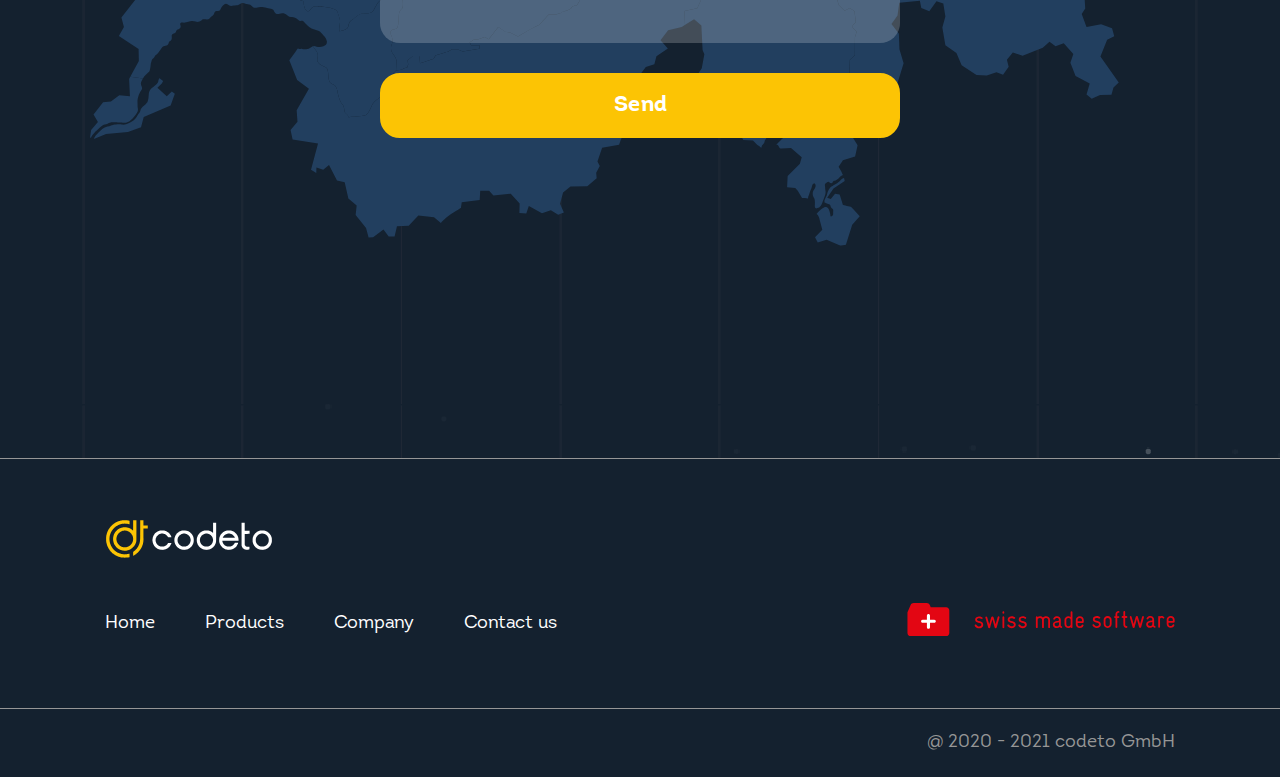
==== commit 93f9908e: "small bugfix" ====
--- a/en-index.html
+++ b/en-index.html
@@ -63,7 +63,7 @@
         <div class="container">
           <div class="row justify-content-center">
             <div class="col-lg-6 col-md-8 col-xs-12">
-              <h2 class="section__title">Produkte</h2>
+              <h2 class="section__title">Products</h2>
             </div>
           </div>
           <div class="row products-item">
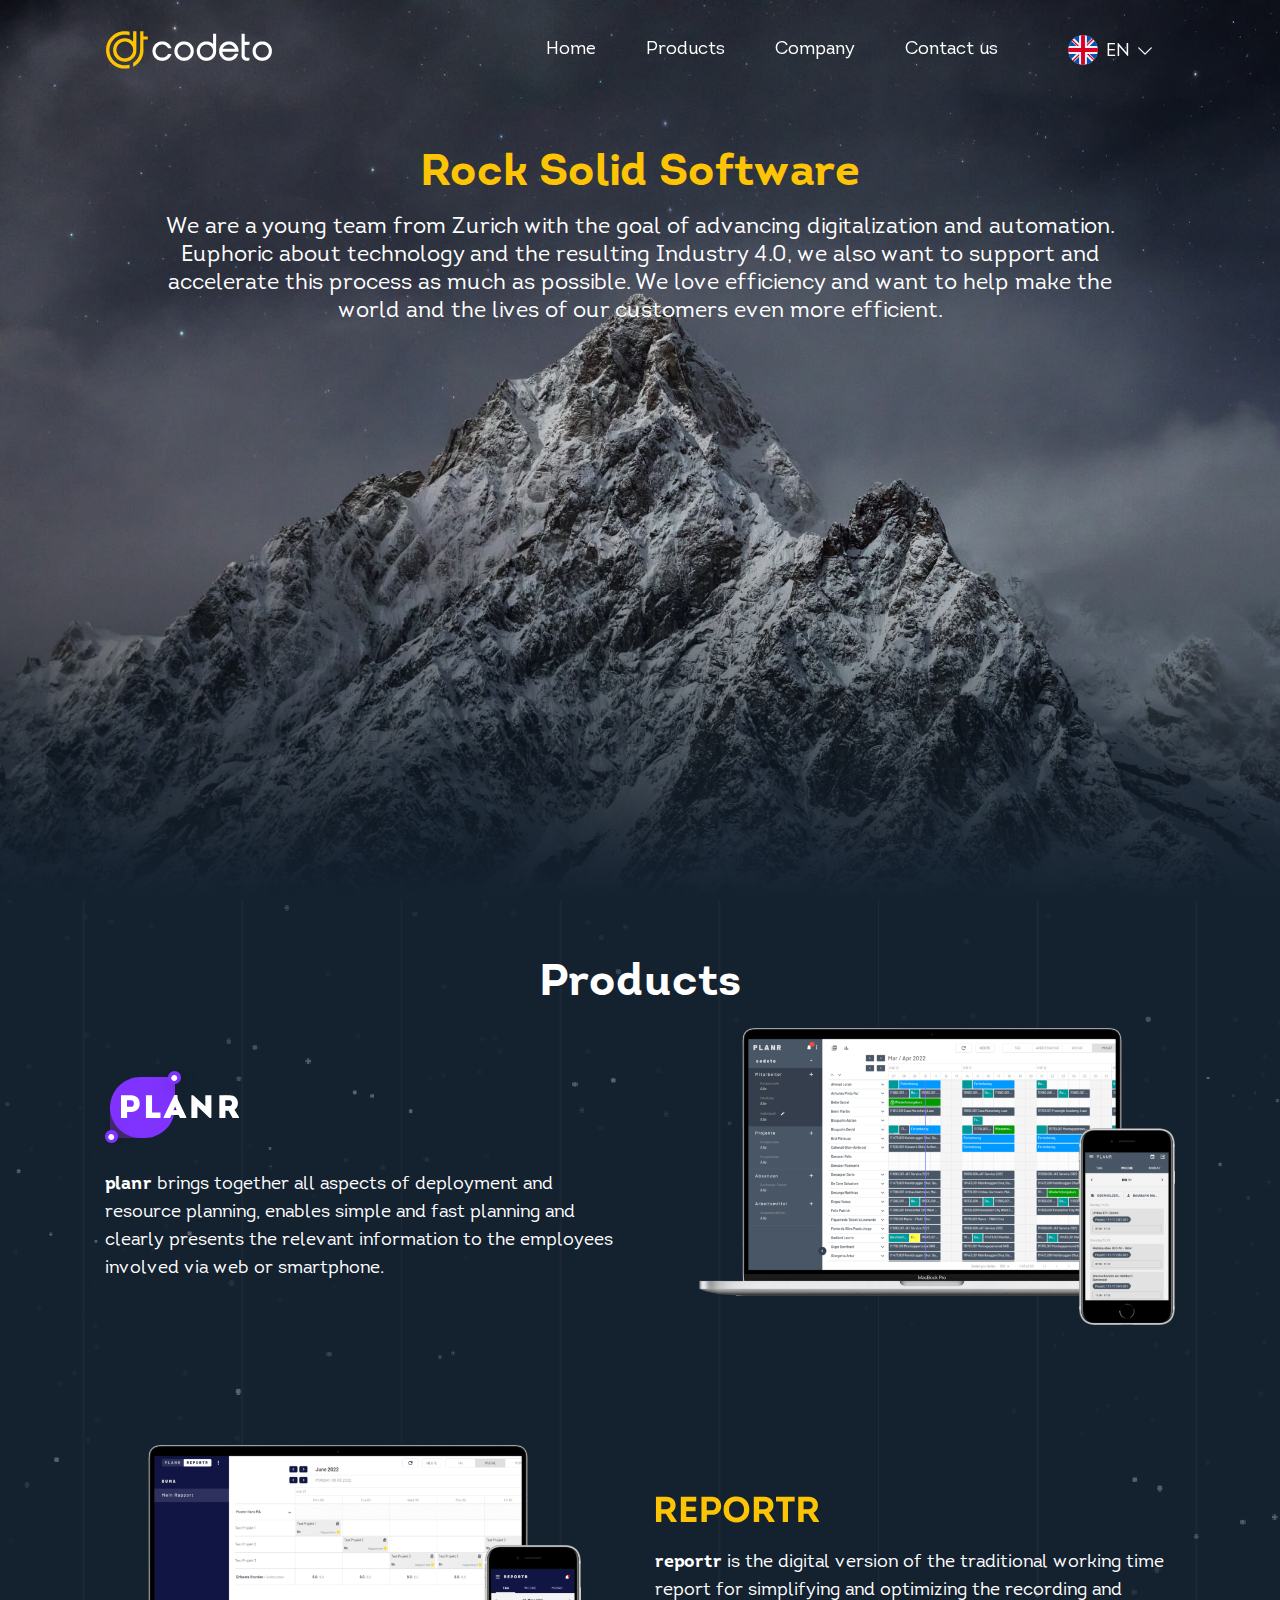
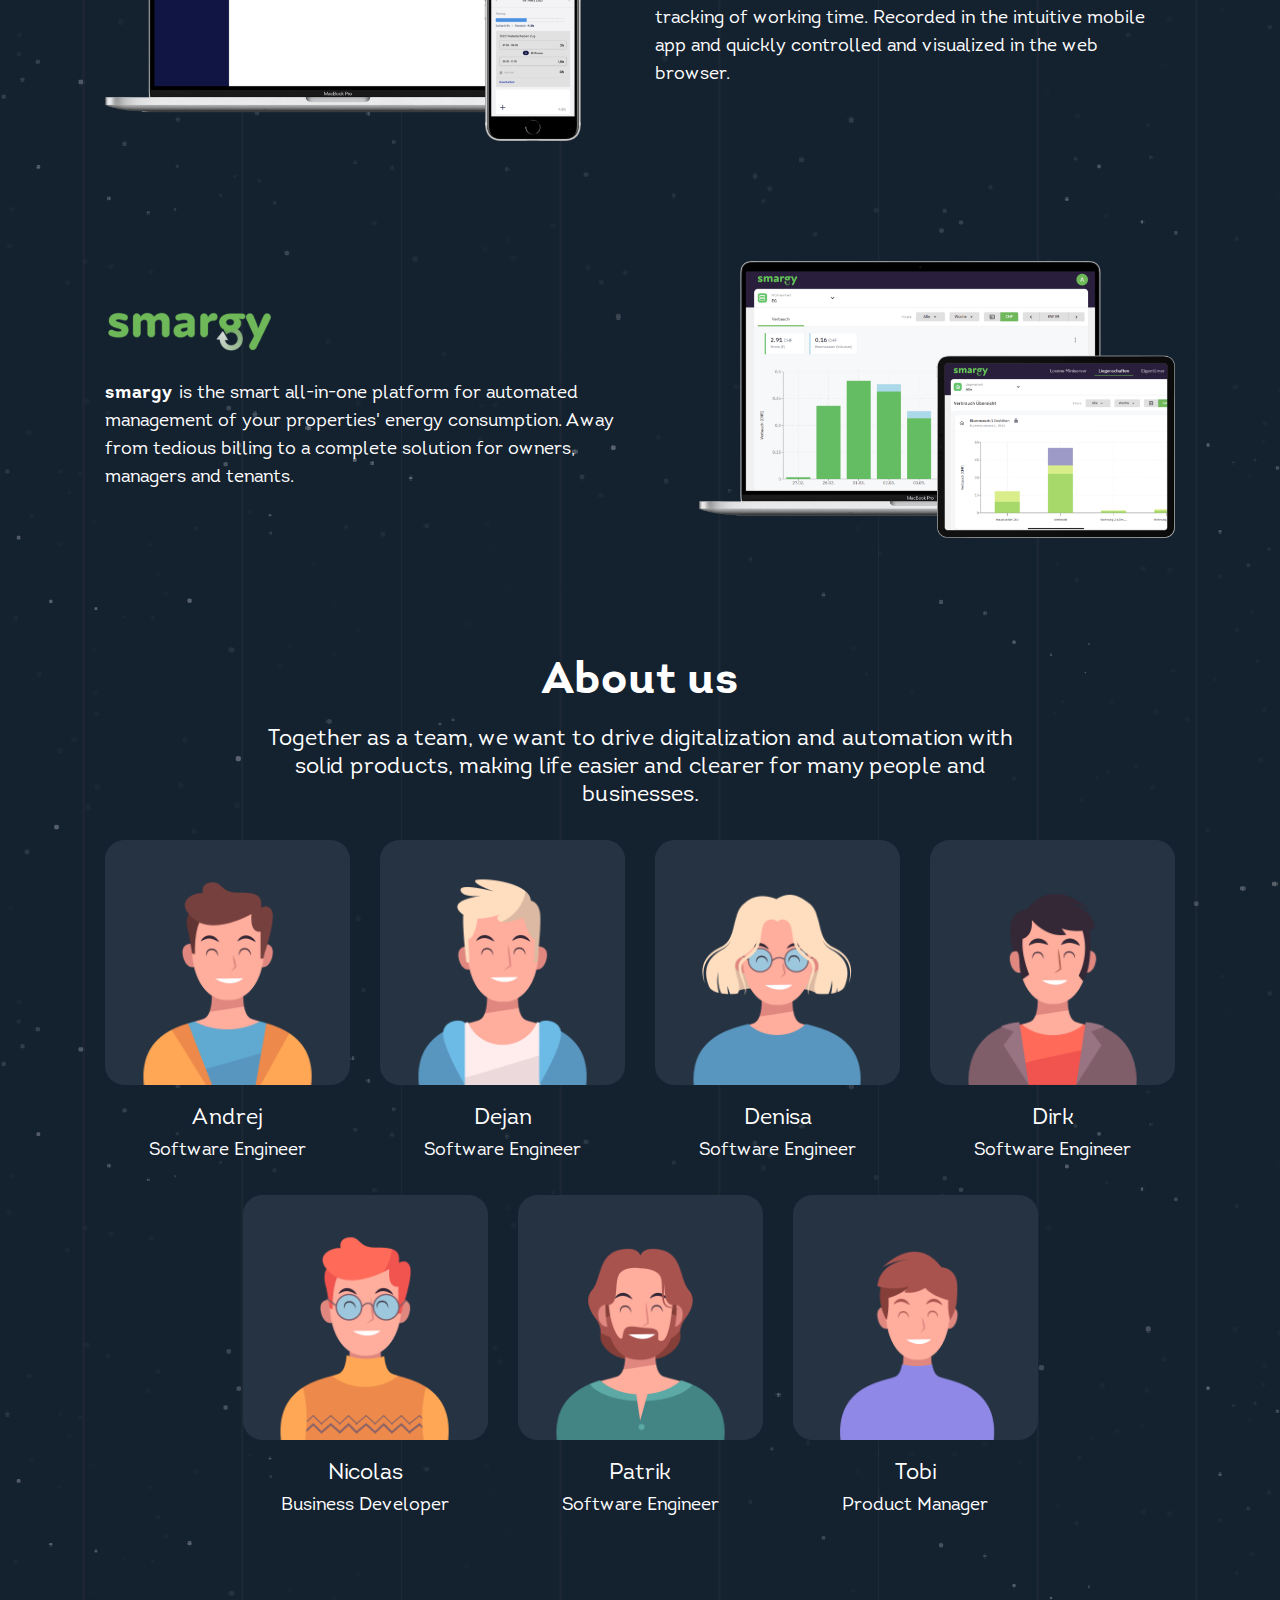
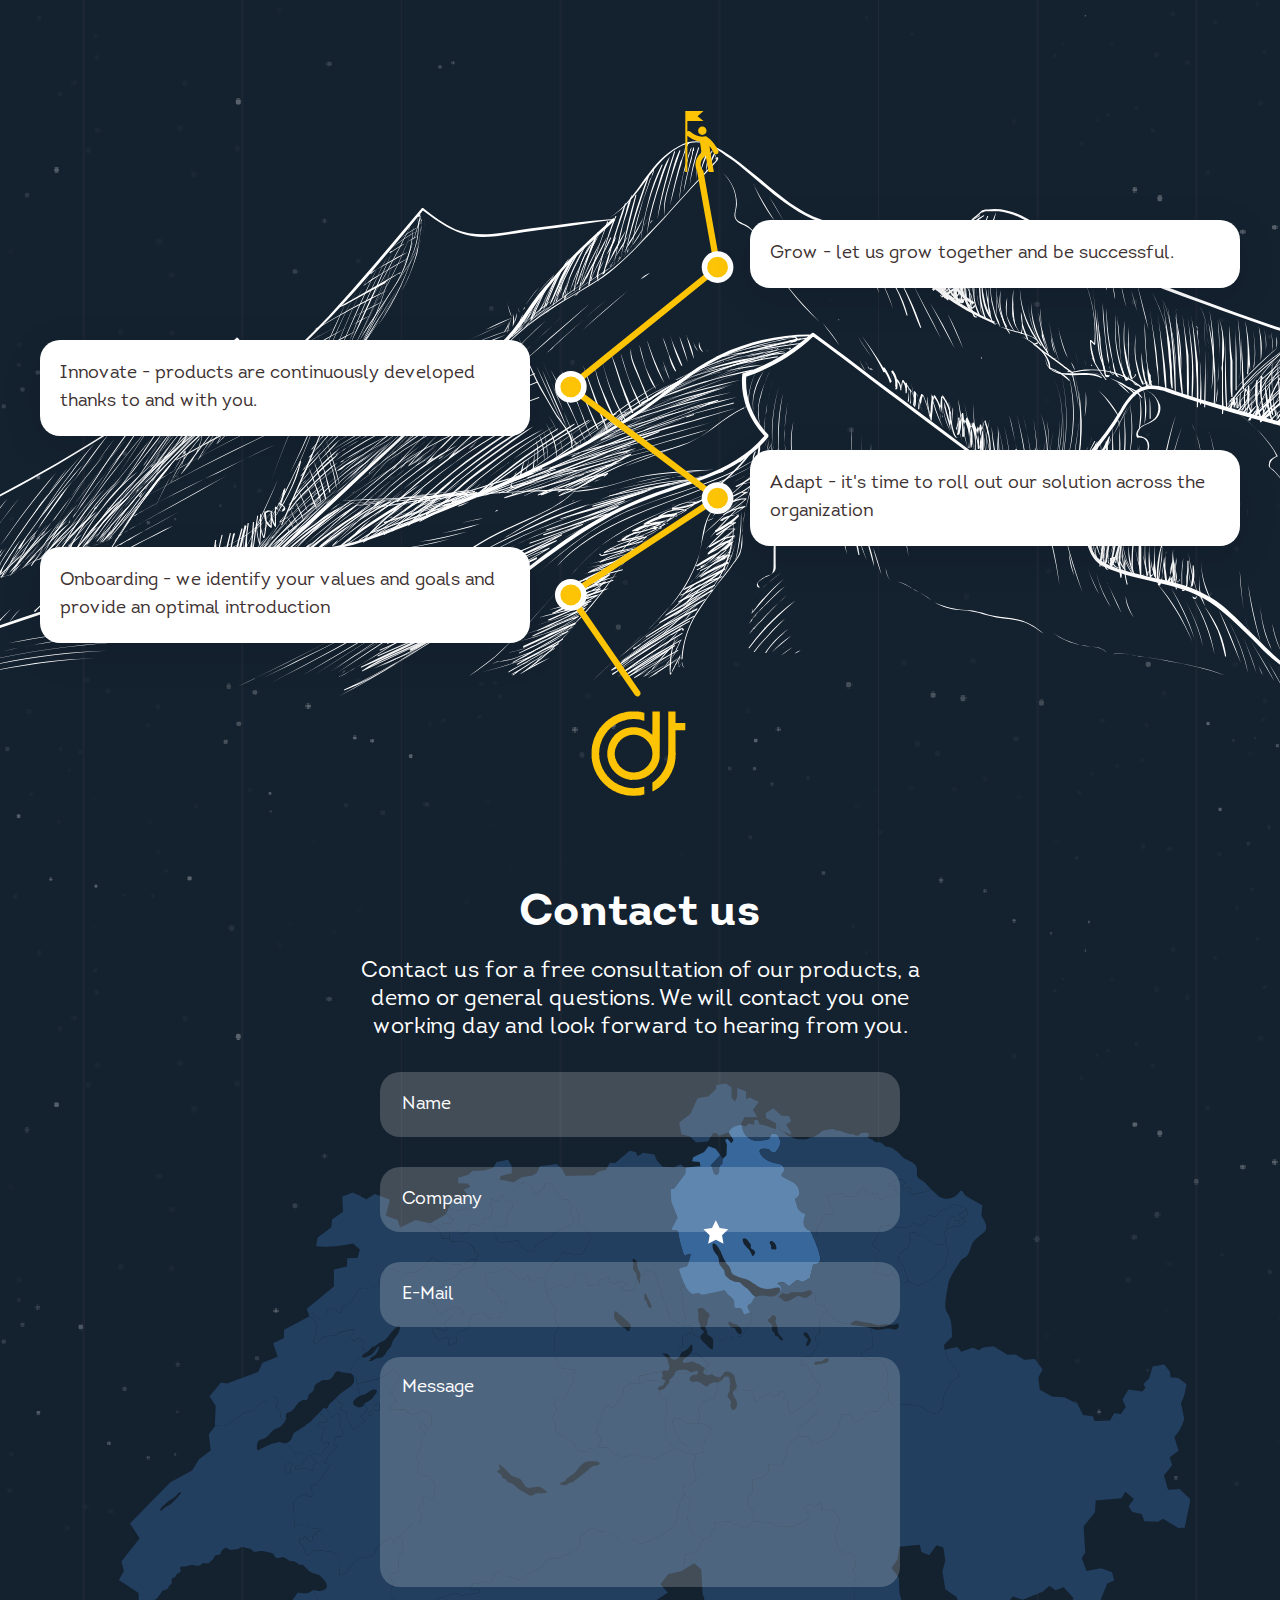
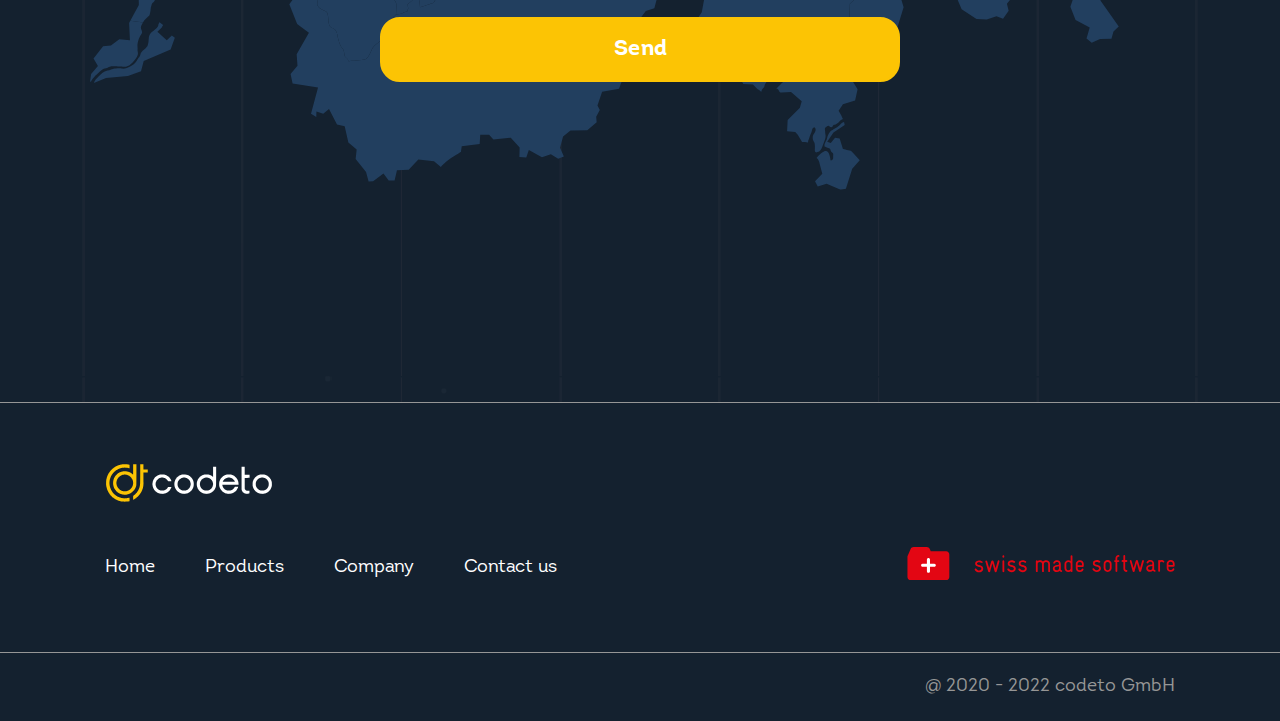
==== commit 4dba034e: "fixing bugs" ====
--- a/en-index.html
+++ b/en-index.html
@@ -6,6 +6,14 @@
     <meta name="viewport" content="width=device-width, initial-scale=1.0" />
     <title>Codeto</title>
     <link rel="stylesheet" href="./css/main.css" />
+
+    <link rel="apple-touch-icon" sizes="76x76" href="img/favicon/apple-touch-icon.png" />
+    <link rel="icon" type="image/png" sizes="32x32" href="img/favicon/favicon-32x32.png" />
+    <link rel="icon" type="image/png" sizes="16x16" href="img/favicon/favicon-16x16.png" />
+    <link rel="manifest" href="img/favicon/site.webmanifest" />
+    <link rel="mask-icon" href="img/favicon/safari-pinned-tab.svg" color="#5bbad5" />
+    <meta name="msapplication-TileColor" content="#da532c" />
+    <meta name="theme-color" content="#ffffff" />
   </head>
 
   <body>
@@ -56,7 +64,10 @@
       <section class="hero-screen" id="home">
         <div class="container">
           <h1>Rock Solid Software</h1>
-          <h3>We are a young company from Zurich with the goal to create software that makes life easier for as many people as possible. For this purpose, we are working on different products.</h3>
+          <h3>
+            We are a young team from Zurich with the goal of advancing digitalization and automation. Euphoric about technology and the resulting Industry 4.0, we also want to support and accelerate this process as much as possible. We love
+            efficiency and want to help make the world and the lives of our customers even more efficient.
+          </h3>
         </div>
       </section>
       <section class="products" id="products">
@@ -69,38 +80,38 @@
           <div class="row products-item">
             <div class="col-md-6 col-xs-12">
               <a href="https://www.getplanr.ch/" target="_blank"><img src="./img/products-1-logo.svg" alt="planr logo" class="products-logo" /></a>
-              <p>PLANR brings together all aspects of planning, ensures simple and fast doing it and clearly displays the relevant information to the employees involved on their cell phones.</p>
+              <p><strong>planr</strong> brings together all aspects of deployment and resource planning, enables simple and fast planning and clearly presents the relevant information to the employees involved via web or smartphone.</p>
             </div>
             <div class="col-md-6 col-xs-12 products-item__image">
               <img src="./img/products-1-image.png" alt="planr" />
+            </div>
+          </div>
+          <div class="row products-item">
+            <div class="col-md-6 col-xs-12">
+              <img src="./img/products-3-logo.svg" alt="reportr logo" class="products-logo" />
+              <p><strong>reportr</strong> is the digital version of the traditional working time report for simplifying and optimizing the recording and tracking of working time. Recorded in the intuitive mobile app and quickly controlled and visualized in the web browser.</p>
+            </div>
+            <div class="col-md-6 col-xs-12 products-item__image">
+              <img src="./img/products-3-image.png" alt="reportr" />
             </div>
           </div>
           <div class="row products-item">
             <div class="col-md-6 col-xs-12">
               <a href="https://smargy.ch/" target="_blank"><img src="./img/products-2-logo.svg" alt="smargy logo" class="products-logo" /></a>
-              <p>Smargy is the smart all-in-one hardware for automated management of your properties' energy consumption. Away from tedious billing to a complete solution for owners, managers and tenants.</p>
+              <p><strong>smargy</strong> is the smart all-in-one platform for automated management of your properties' energy consumption. Away from tedious billing to a complete solution for owners, managers and tenants.</p>
             </div>
             <div class="col-md-6 col-xs-12 products-item__image">
               <img src="./img/products-2-image.png" alt="smargy" />
             </div>
           </div>
-          <div class="row products-item">
-            <div class="col-md-6 col-xs-12">
-              <img src="./img/products-3-logo.svg" alt="reportr logo" class="products-logo" />
-              <p>REPORTR is the digital version of the working time report on paper to simplify and optimize the recording and verification process. Recorded in the intuitive mobile app and quickly controlled and verified in the web browser.</p>
-            </div>
-            <div class="col-md-6 col-xs-12 products-item__image">
-              <img src="./img/products-3-image.png" alt="reportr" />
-            </div>
-          </div>
         </div>
       </section>
       <section class="team" id="company">
         <div class="container">
           <div class="row justify-content-center mb-30">
             <div class="col-lg-9 col-xs-12">
-              <h2 class="section__title">Company</h2>
-              <div class="section__description">Together as a team, we want to make life a little easier and clearer for as many companies and people as possible with solid products that deliver what they promise.</div>
+              <h2 class="section__title">About us</h2>
+              <div class="section__description">Together as a team, we want to drive digitalization and automation with solid products, making life easier and clearer for many people and businesses.</div>
             </div>
           </div>
           <div class="row justify-content-center">
@@ -109,8 +120,8 @@
                 <div class="team-item__image">
                   <img src="./img/team-1.png" alt="team member" />
                 </div>
-                <div class="team-item__name">Tobi</div>
-                <div class="team-item__position">BSc CS ZHAW Co-Founder & Project Lead</div>
+                <div class="team-item__name">Andrej </div>
+                <div class="team-item__position">Software Engineer</div>
               </div>
             </div>
             <div class="col-lg-3 col-md-4 col-sm-6 col-xs-12">
@@ -118,8 +129,35 @@
                 <div class="team-item__image">
                   <img src="./img/team-2.png" alt="team member" />
                 </div>
-                <div class="team-item__name">Dejan</div>
-                <div class="team-item__position">MSc CS ETH Co-Founder & Lead Software Engineer</div>
+                <div class="team-item__name">Dejan </div>
+                <div class="team-item__position">Software Engineer</div>
+              </div>
+            </div>
+            <div class="col-lg-3 col-md-4 col-sm-6 col-xs-12">
+              <div class="team-item">
+                <div class="team-item__image">
+                  <img src="./img/team-6.png" alt="team member" />
+                </div>
+                <div class="team-item__name">Denisa</div>
+                <div class="team-item__position">Software Engineer</div>
+              </div>
+            </div>
+            <div class="col-lg-3 col-md-4 col-sm-6 col-xs-12">
+              <div class="team-item">
+                <div class="team-item__image">
+                  <img src="./img/team-4.png" alt="team member" />
+                </div>
+                <div class="team-item__name">Dirk </div>
+                <div class="team-item__position">Software Engineer</div>
+              </div>
+            </div>
+            <div class="col-lg-3 col-md-4 col-sm-6 col-xs-12">
+              <div class="team-item">
+                <div class="team-item__image">
+                  <img src="./img/team-5.png" alt="team member" />
+                </div>
+                <div class="team-item__name">Nicolas </div>
+                <div class="team-item__position">Business Developer</div>
               </div>
             </div>
             <div class="col-lg-3 col-md-4 col-sm-6 col-xs-12">
@@ -127,35 +165,8 @@
                 <div class="team-item__image">
                   <img src="./img/team-3.png" alt="team member" />
                 </div>
-                <div class="team-item__name">Dirk</div>
-                <div class="team-item__position">BSc CS ZHAW Partner & Lead Software Engineer</div>
-              </div>
-            </div>
-            <div class="col-lg-3 col-md-4 col-sm-6 col-xs-12">
-              <div class="team-item">
-                <div class="team-item__image">
-                  <img src="./img/team-4.png" alt="team member" />
-                </div>
-                <div class="team-item__name">Andrej</div>
-                <div class="team-item__position">BSc CS TUKE Frontend Software Engineer</div>
-              </div>
-            </div>
-            <div class="col-lg-3 col-md-4 col-sm-6 col-xs-12">
-              <div class="team-item">
-                <div class="team-item__image">
-                  <img src="./img/team-5.png" alt="team member" />
-                </div>
-                <div class="team-item__name">Denisa</div>
-                <div class="team-item__position">Frontend Software Engineer</div>
-              </div>
-            </div>
-            <div class="col-lg-3 col-md-4 col-sm-6 col-xs-12">
-              <div class="team-item">
-                <div class="team-item__image">
-                  <img src="./img/team-6.png" alt="team member" />
-                </div>
-                <div class="team-item__name">Nicolas</div>
-                <div class="team-item__position">In BSc BA HSG Business Developer</div>
+                <div class="team-item__name">Patrik </div>
+                <div class="team-item__position">Software Engineer</div>
               </div>
             </div>
             <div class="col-lg-3 col-md-4 col-sm-6 col-xs-12">
@@ -163,10 +174,19 @@
                 <div class="team-item__image">
                   <img src="./img/team-7.png" alt="team member" />
                 </div>
-                <div class="team-item__name">Patrik</div>
-                <div class="team-item__position">Fullstack Software Engineer</div>
-              </div>
-            </div>
+                <div class="team-item__name">Tobi </div>
+                <div class="team-item__position">Product Manager</div>
+              </div>
+            </div>
+            <!-- <div class="col-lg-3 col-md-4 col-sm-6 col-xs-12">
+              <div class="team-item">
+                <div class="team-item__image">
+                  <img src="./img/team-7.png" alt="team member" />
+                </div>
+                <div class="team-item__name">Simon  </div>
+                <div class="team-item__position">Software Engineer</div>
+              </div>
+            </div> -->
           </div>
         </div>
       </section>
@@ -181,9 +201,9 @@
           </div>
           <div class="roadmap-frames-container">
             <div class="roadmap-frame roadmap-frame-1">Grow - let us grow together and be successful.</div>
-            <div class="roadmap-frame roadmap-frame-2">Renew - products are constantly being developed. Thanks to and with you</div>
-            <div class="roadmap-frame roadmap-frame-3">Adopt - it's time to spread adoption throughout the organization</div>
-            <div class="roadmap-frame roadmap-frame-4">Onbaord - we identify your values and goals and provide a good onboarding experience</div>
+            <div class="roadmap-frame roadmap-frame-2">Innovate - products are continuously developed thanks to and with you.</div>
+            <div class="roadmap-frame roadmap-frame-3">Adapt - it's time to roll out our solution across the organization</div>
+            <div class="roadmap-frame roadmap-frame-4">Onboarding - we identify your values and goals and provide an optimal introduction</div>
           </div>
         </div>
       </section>
@@ -192,7 +212,7 @@
           <div class="row justify-content-center mb-30">
             <div class="col-lg-7 col-md-10 col-xs-12">
               <h2 class="section__title">Contact us</h2>
-              <div class="section__description">Contact us for a free consultation of our products, a demo or general questions. Will contact you within 24h and look forward to hearing from you.</div>
+              <div class="section__description">Contact us for a free consultation of our products, a demo or general questions. We will contact you one working day and look forward to hearing from you.</div>
             </div>
           </div>
           <div class="row justify-content-center contacts-form">
@@ -243,7 +263,7 @@
           <a href="#" class="footer__link copyright__link">Datenschutzerklärung</a>
           <a href="#" class="footer__link copyright__link">AGB</a> -->
           </div>
-          <div class="copyright-text">@ 2020 - 2021 codeto GmbH</div>
+          <div class="copyright-text">@ 2020 - 2022 codeto GmbH</div>
         </div>
       </div>
     </footer>
--- a/css/main.css
+++ b/css/main.css
@@ -56,6 +56,10 @@
   box-sizing: border-box;
 }
 
+strong {
+  font-weight: 700;
+}
+
 @font-face {
   font-family: "Intro";
   font-display: swap;
@@ -1313,7 +1317,7 @@
 
 .hero-screen h3 {
   font-size: 22px;
-  max-width: 730px;
+  max-width: 1000px;
   text-align: center;
   margin: auto;
   line-height: 28px;
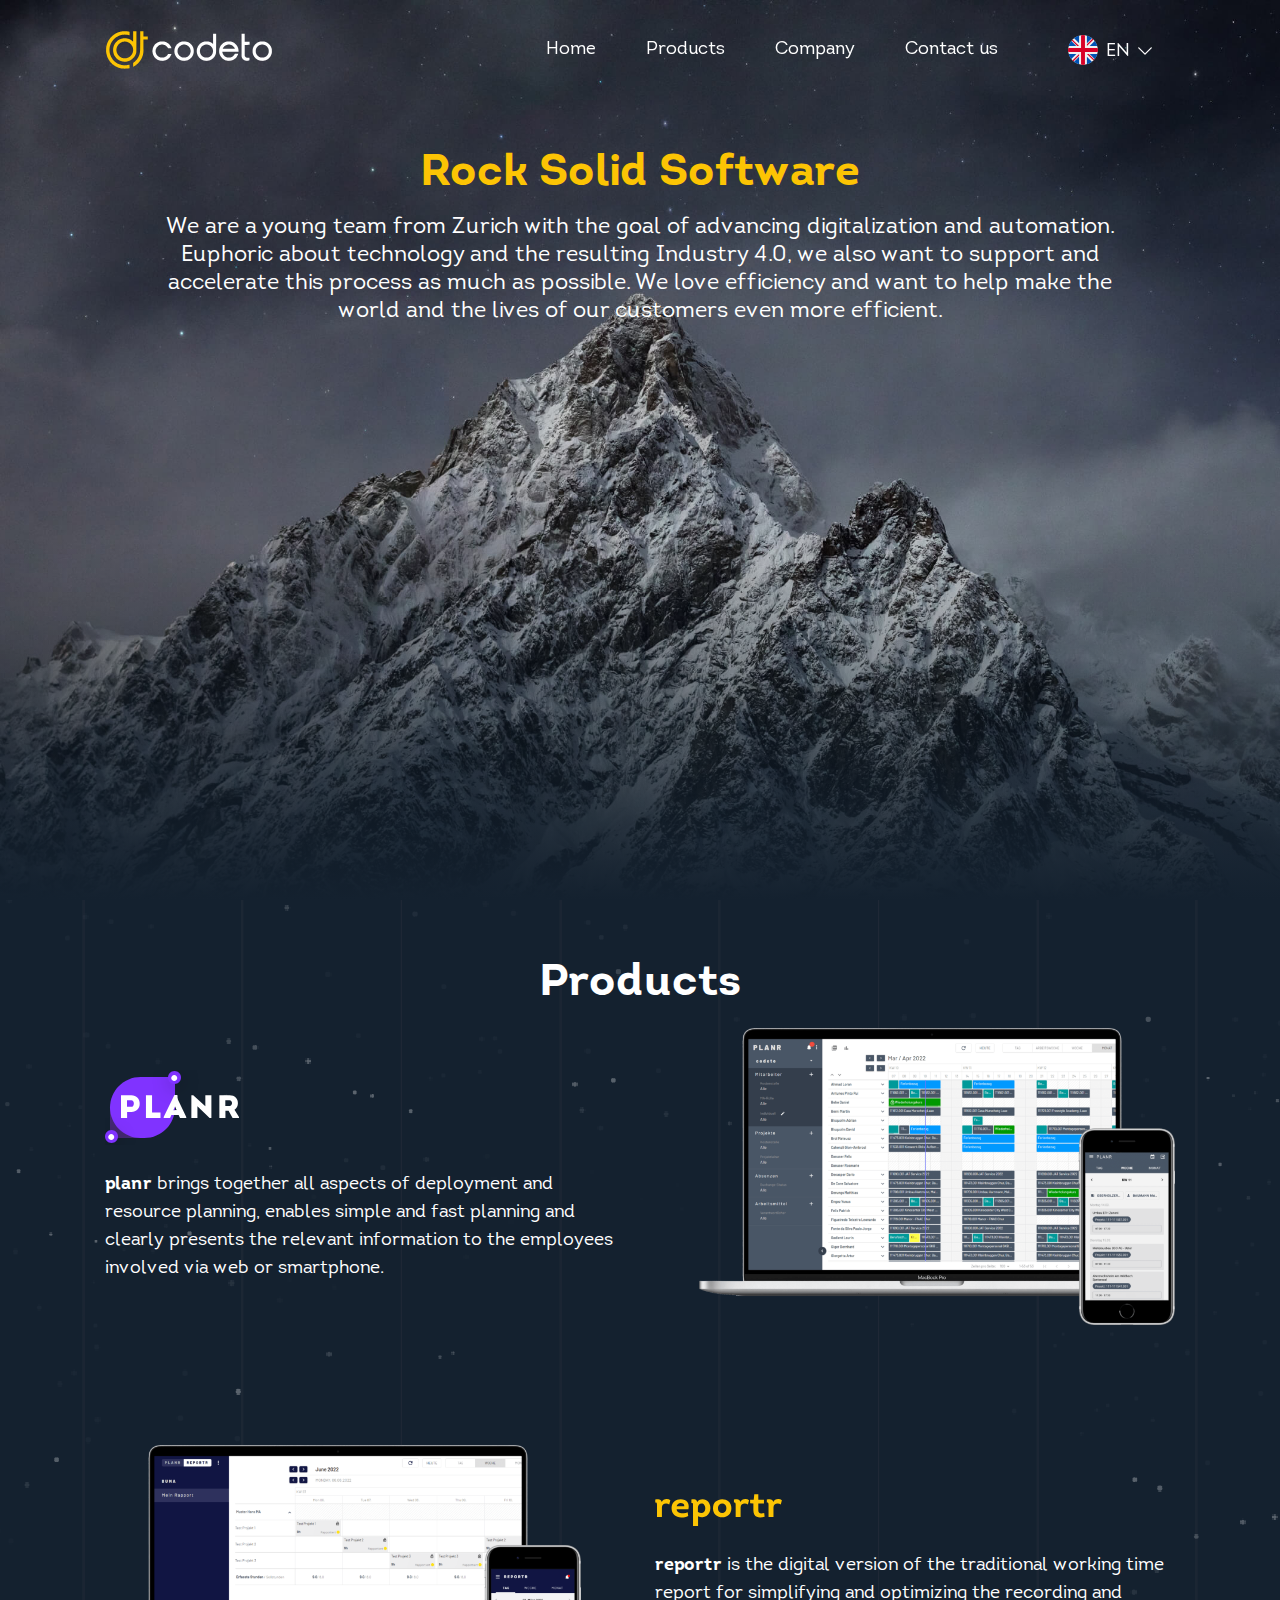
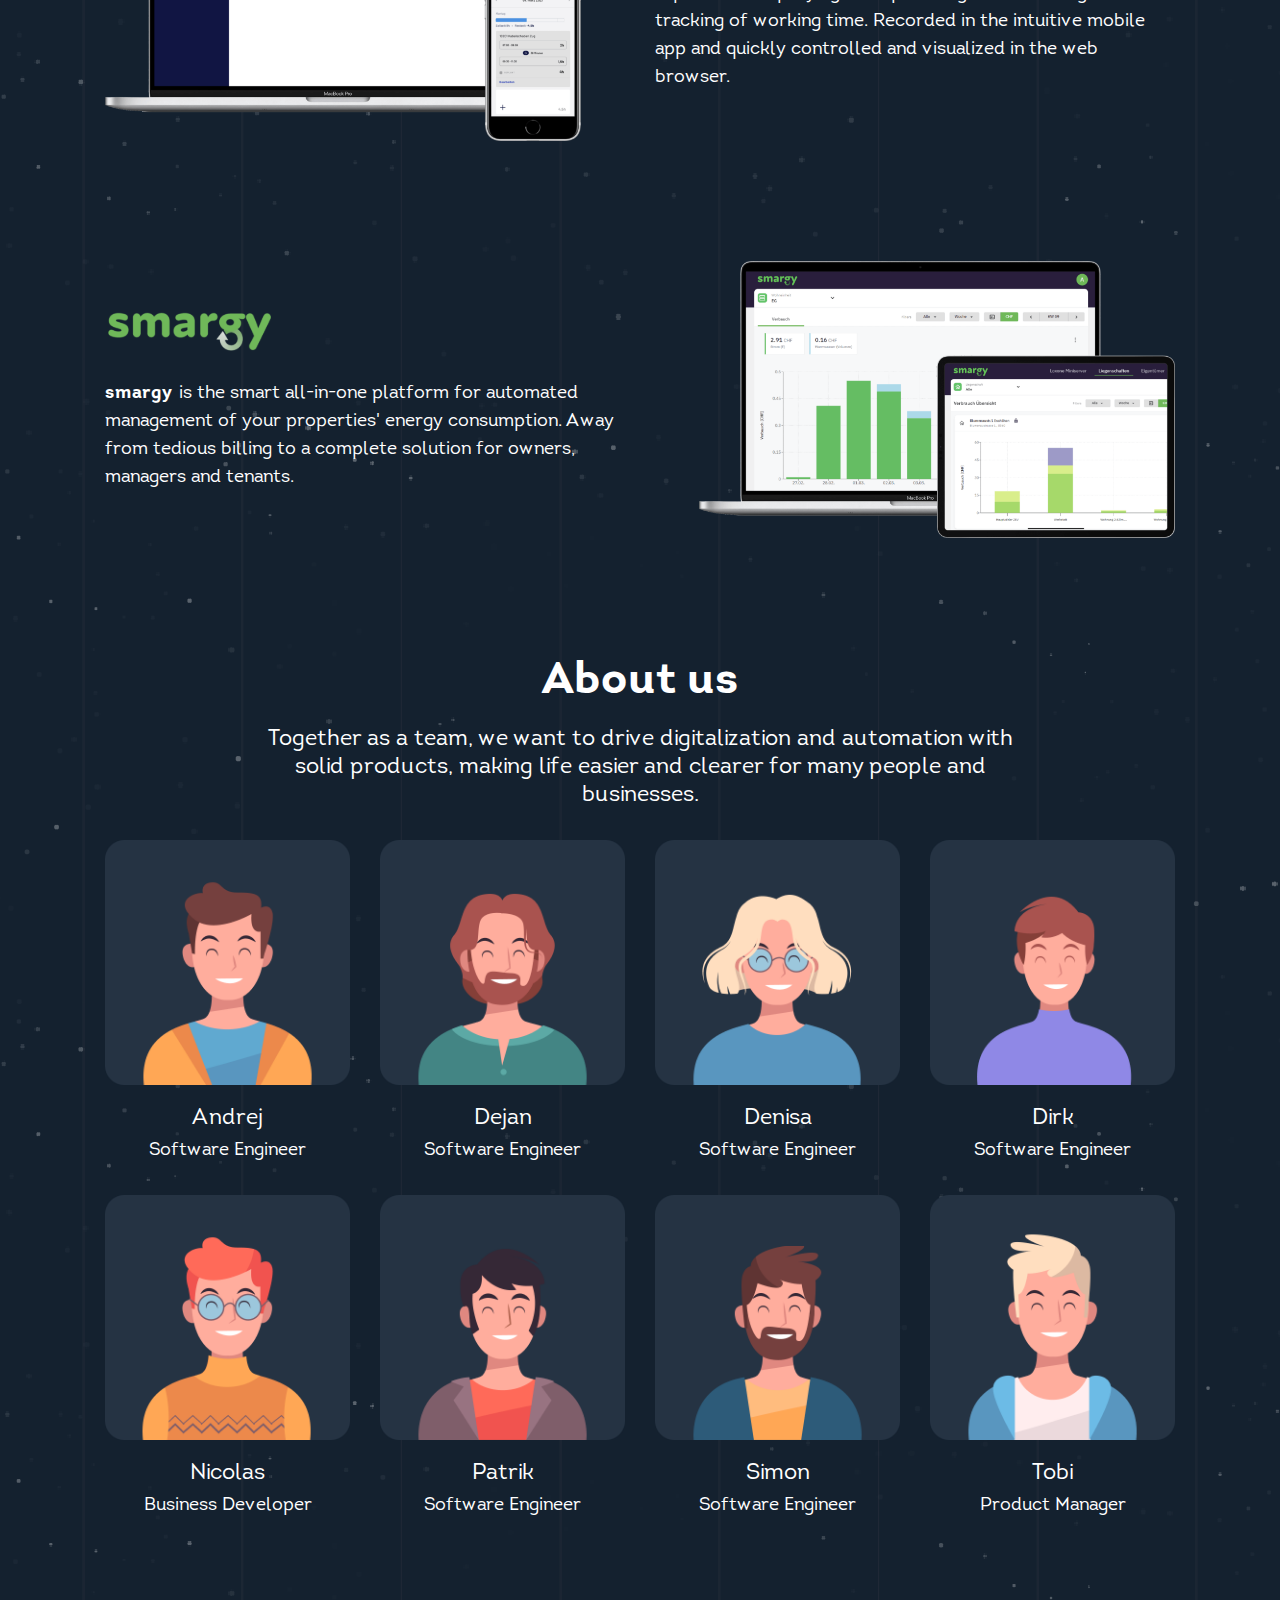
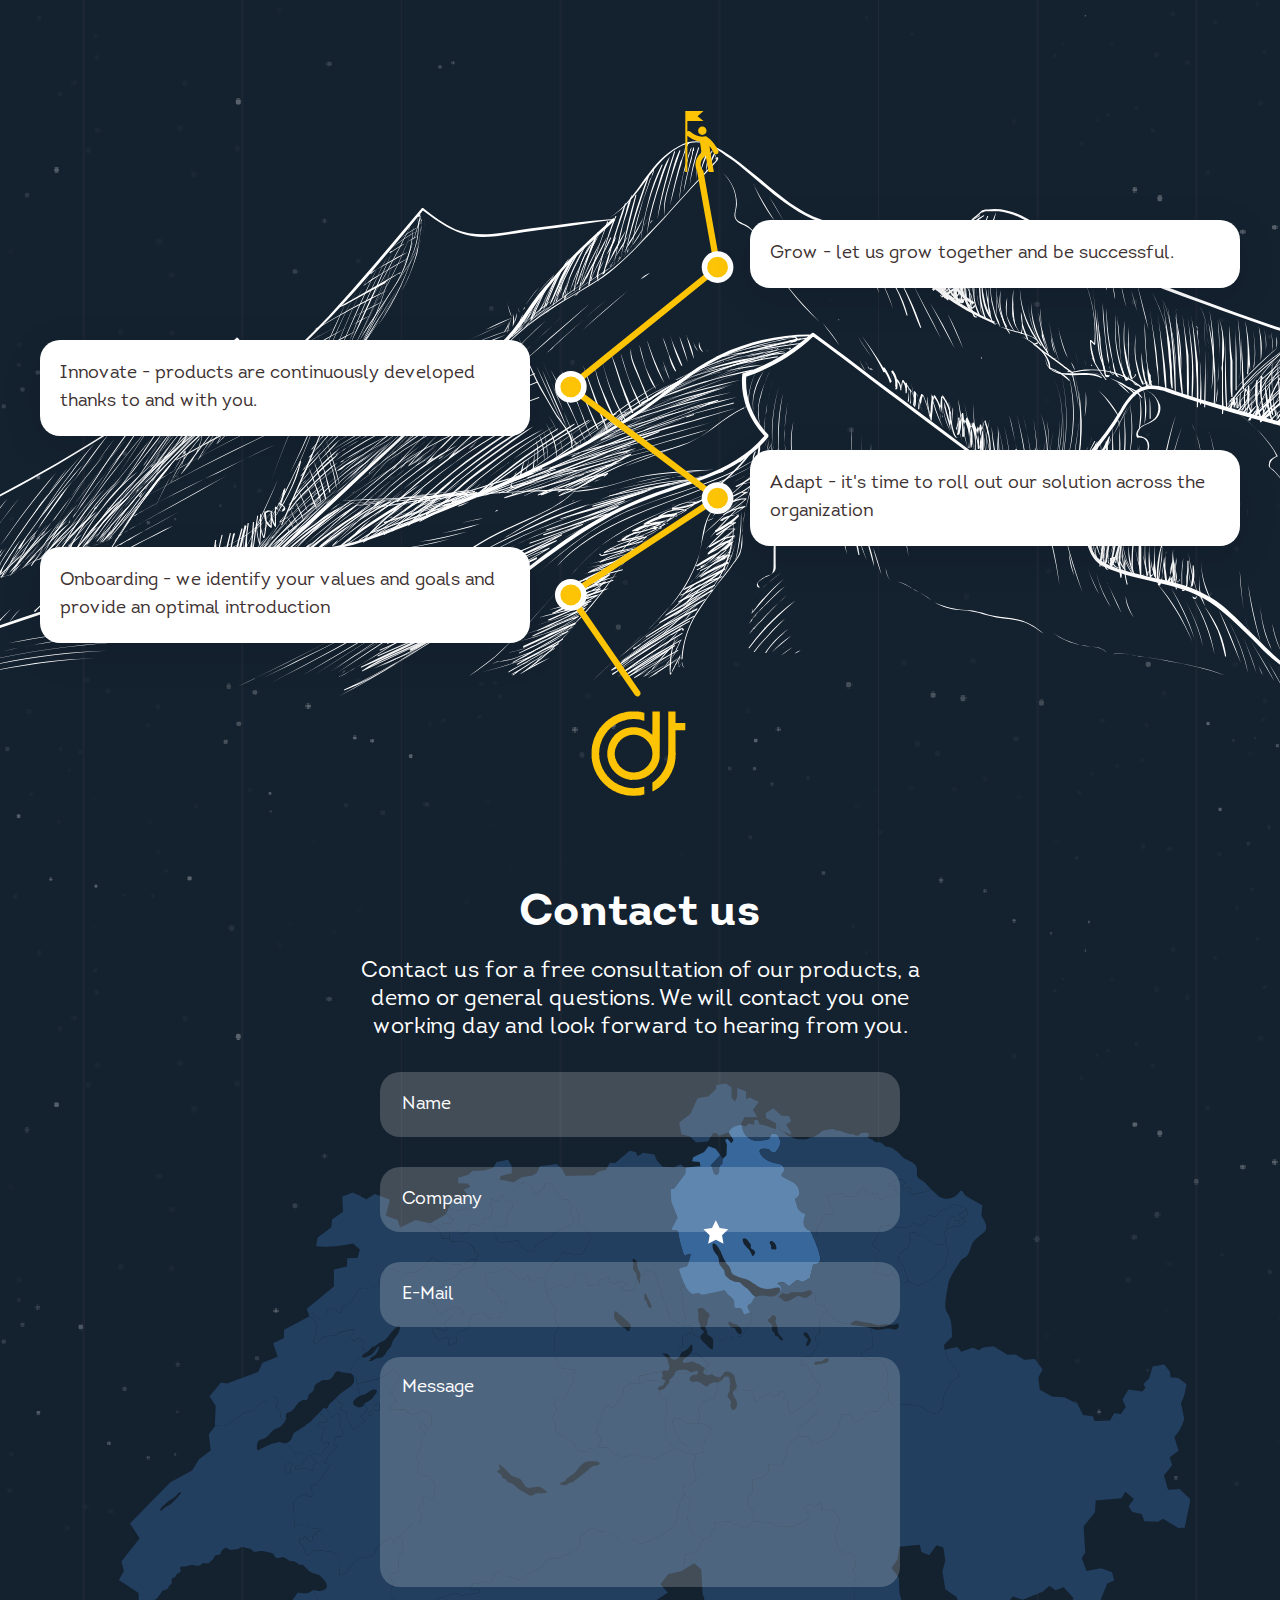
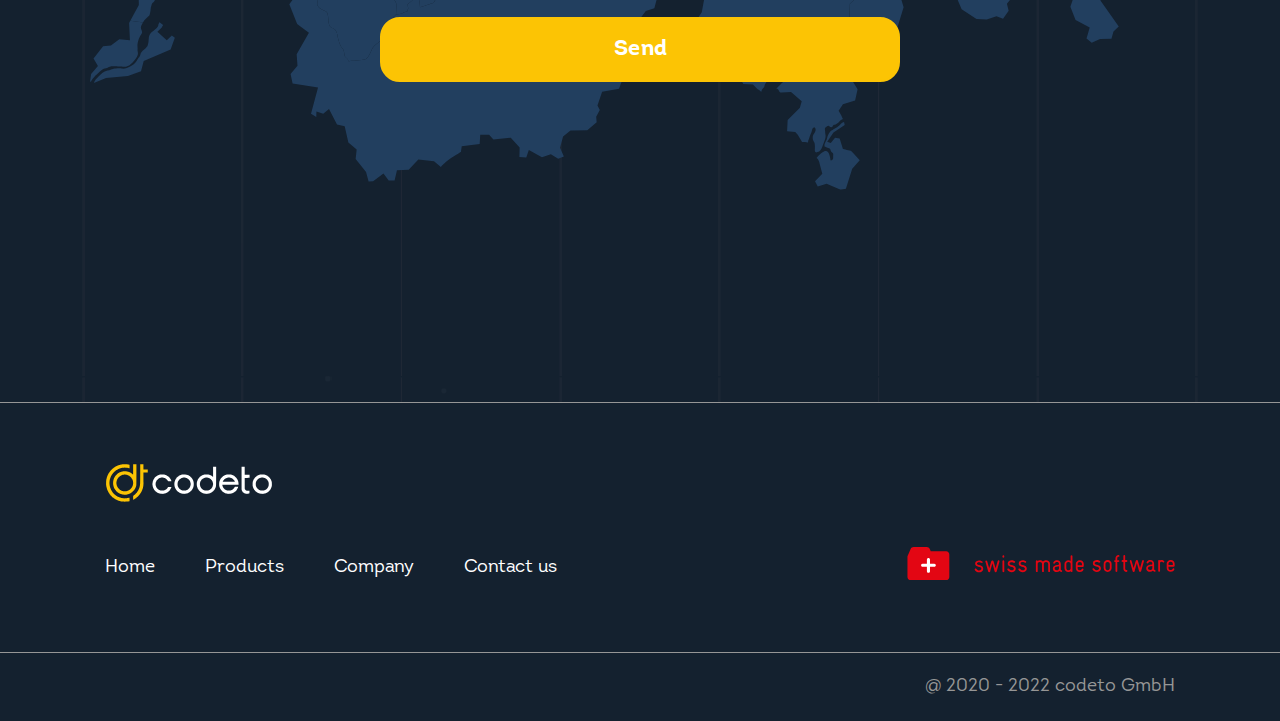
==== commit 16912a4b: "added team member, replaced reportr icon" ====
--- a/en-index.html
+++ b/en-index.html
@@ -50,7 +50,7 @@
                 <div class="lang-options">
                   <a class="lang-option selected" href="index.html">
                     <span><img src="./img/CH-flag.svg" alt="" /></span>
-                    <span>CH</span>
+                    <span>DE</span>
                   </a>
                 </div>
               </div>
@@ -127,7 +127,7 @@
             <div class="col-lg-3 col-md-4 col-sm-6 col-xs-12">
               <div class="team-item">
                 <div class="team-item__image">
-                  <img src="./img/team-2.png" alt="team member" />
+                  <img src="./img/team-3.png" alt="team member" />
                 </div>
                 <div class="team-item__name">Dejan </div>
                 <div class="team-item__position">Software Engineer</div>
@@ -145,7 +145,7 @@
             <div class="col-lg-3 col-md-4 col-sm-6 col-xs-12">
               <div class="team-item">
                 <div class="team-item__image">
-                  <img src="./img/team-4.png" alt="team member" />
+                  <img src="./img/team-7.png" alt="team member" />
                 </div>
                 <div class="team-item__name">Dirk </div>
                 <div class="team-item__position">Software Engineer</div>
@@ -163,7 +163,7 @@
             <div class="col-lg-3 col-md-4 col-sm-6 col-xs-12">
               <div class="team-item">
                 <div class="team-item__image">
-                  <img src="./img/team-3.png" alt="team member" />
+                  <img src="./img/team-4.png" alt="team member" />
                 </div>
                 <div class="team-item__name">Patrik </div>
                 <div class="team-item__position">Software Engineer</div>
@@ -172,26 +172,25 @@
             <div class="col-lg-3 col-md-4 col-sm-6 col-xs-12">
               <div class="team-item">
                 <div class="team-item__image">
-                  <img src="./img/team-7.png" alt="team member" />
+                  <img src="./img/team-8.png" alt="team member" />
+                </div>
+                <div class="team-item__name">Simon  </div>
+                <div class="team-item__position">Software Engineer</div>
+              </div>
+            </div>
+            <div class="col-lg-3 col-md-4 col-sm-6 col-xs-12">
+              <div class="team-item">
+                <div class="team-item__image">
+                  <img src="./img/team-2.png" alt="team member" />
                 </div>
                 <div class="team-item__name">Tobi </div>
                 <div class="team-item__position">Product Manager</div>
               </div>
             </div>
-            <!-- <div class="col-lg-3 col-md-4 col-sm-6 col-xs-12">
-              <div class="team-item">
-                <div class="team-item__image">
-                  <img src="./img/team-7.png" alt="team member" />
-                </div>
-                <div class="team-item__name">Simon  </div>
-                <div class="team-item__position">Software Engineer</div>
-              </div>
-            </div> -->
           </div>
         </div>
       </section>
       <section class="roadmap">
-        <!-- <img src="./img/roadmap-desktop.svg" alt=""> -->
         <div class="container">
           <div class="roadmap-mobile">
             <div class="roadmap-mobile-logo">
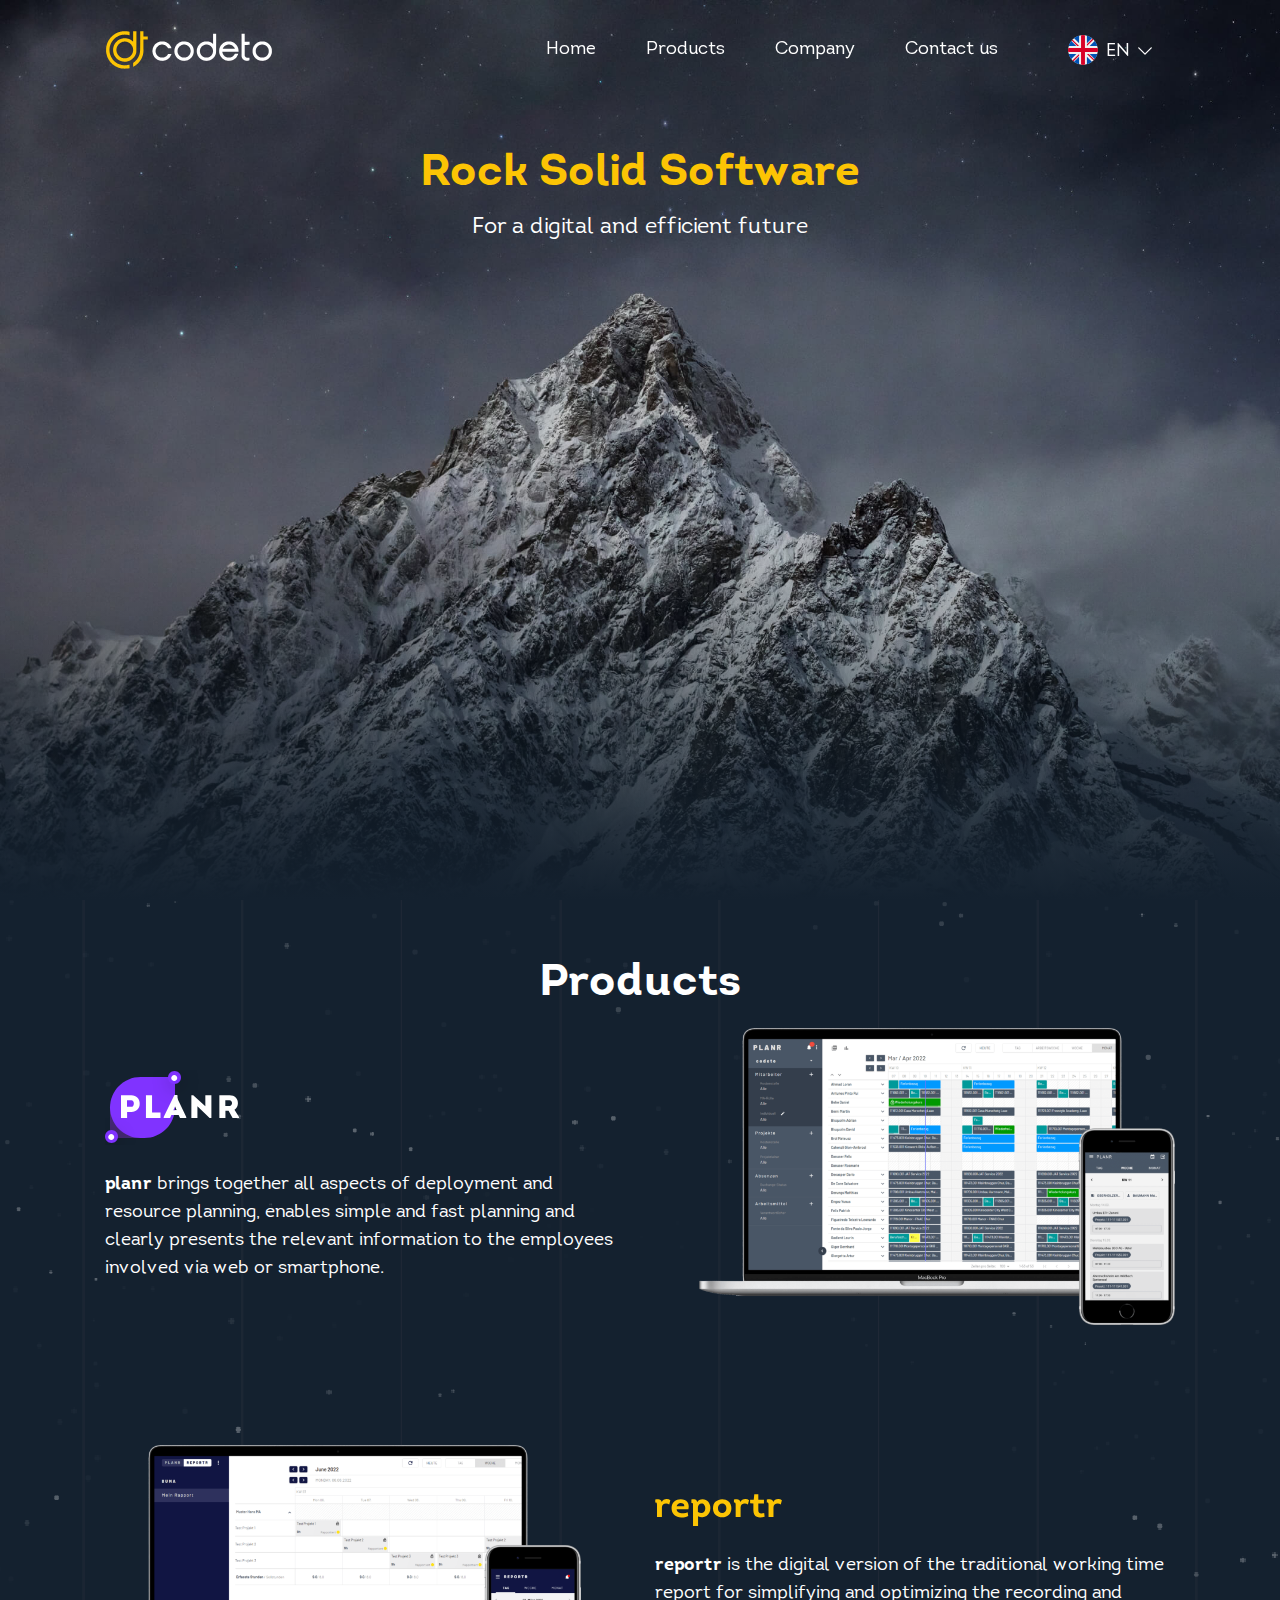
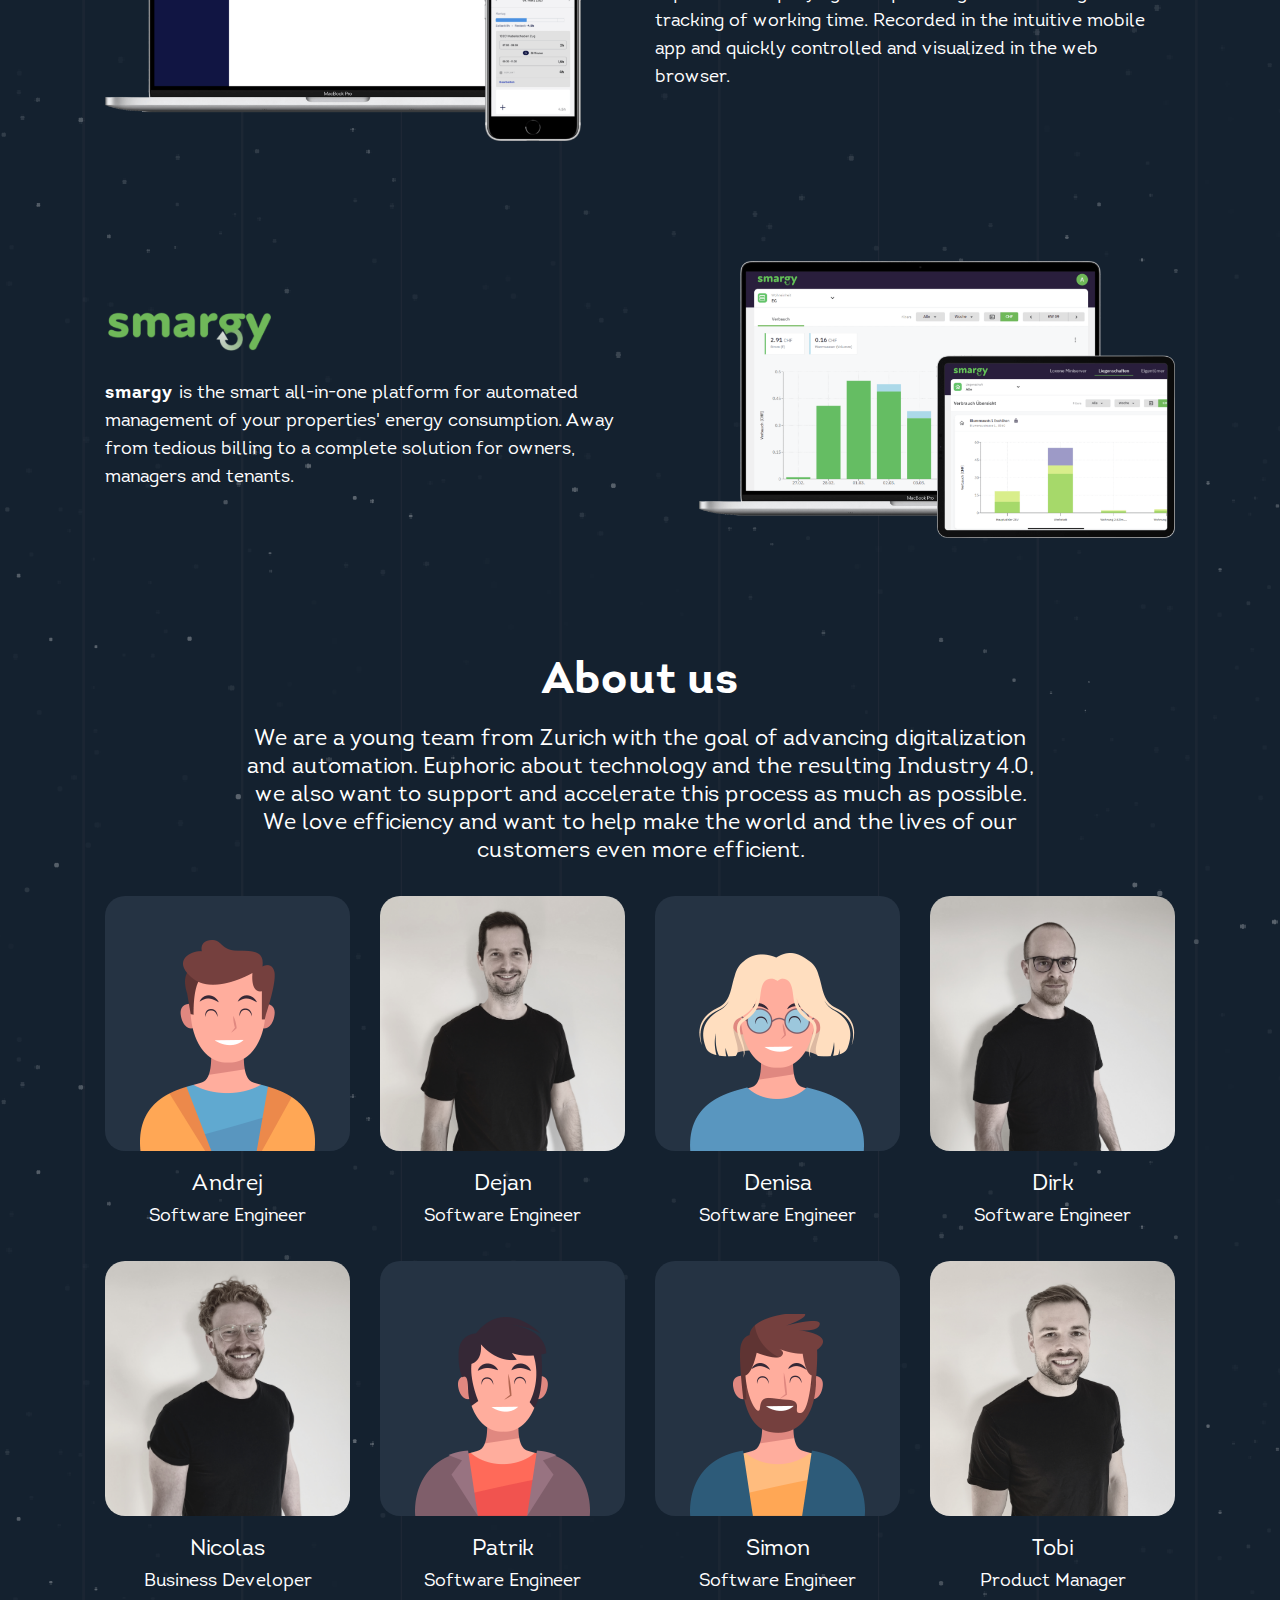
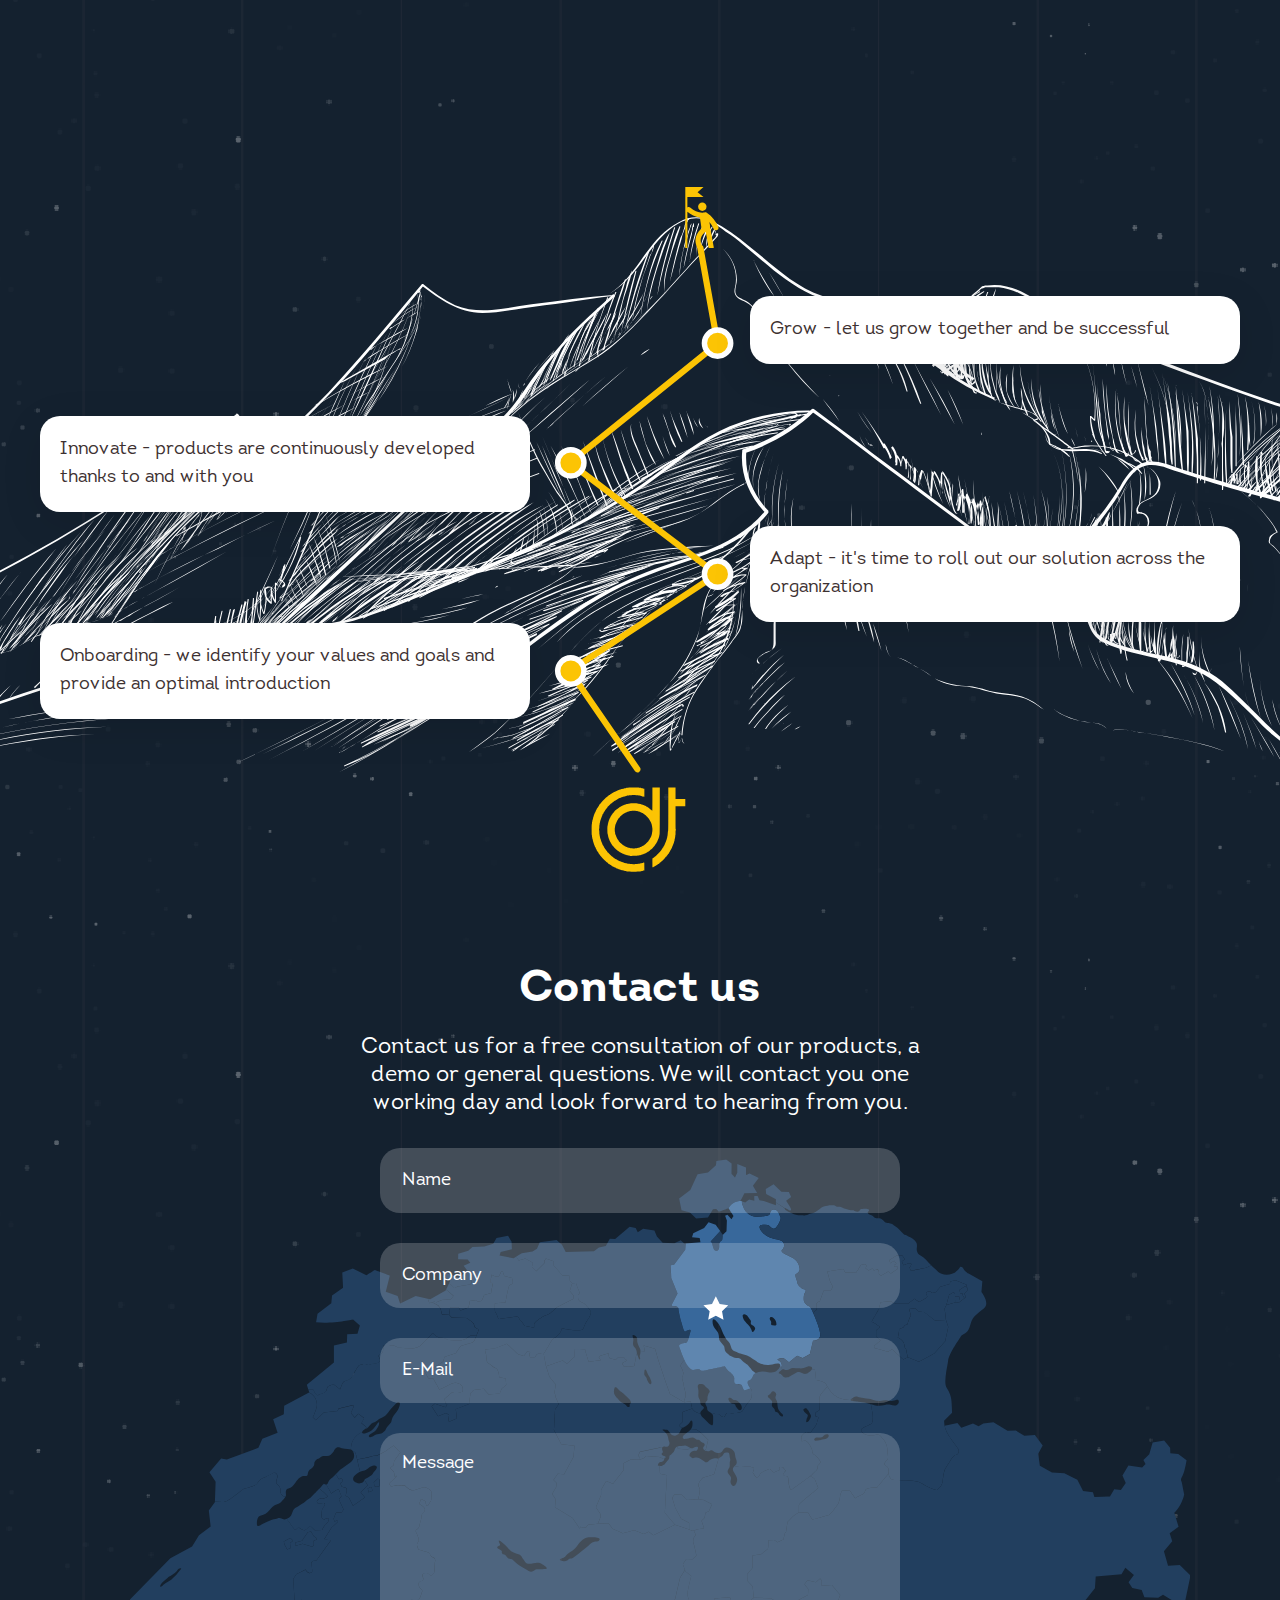
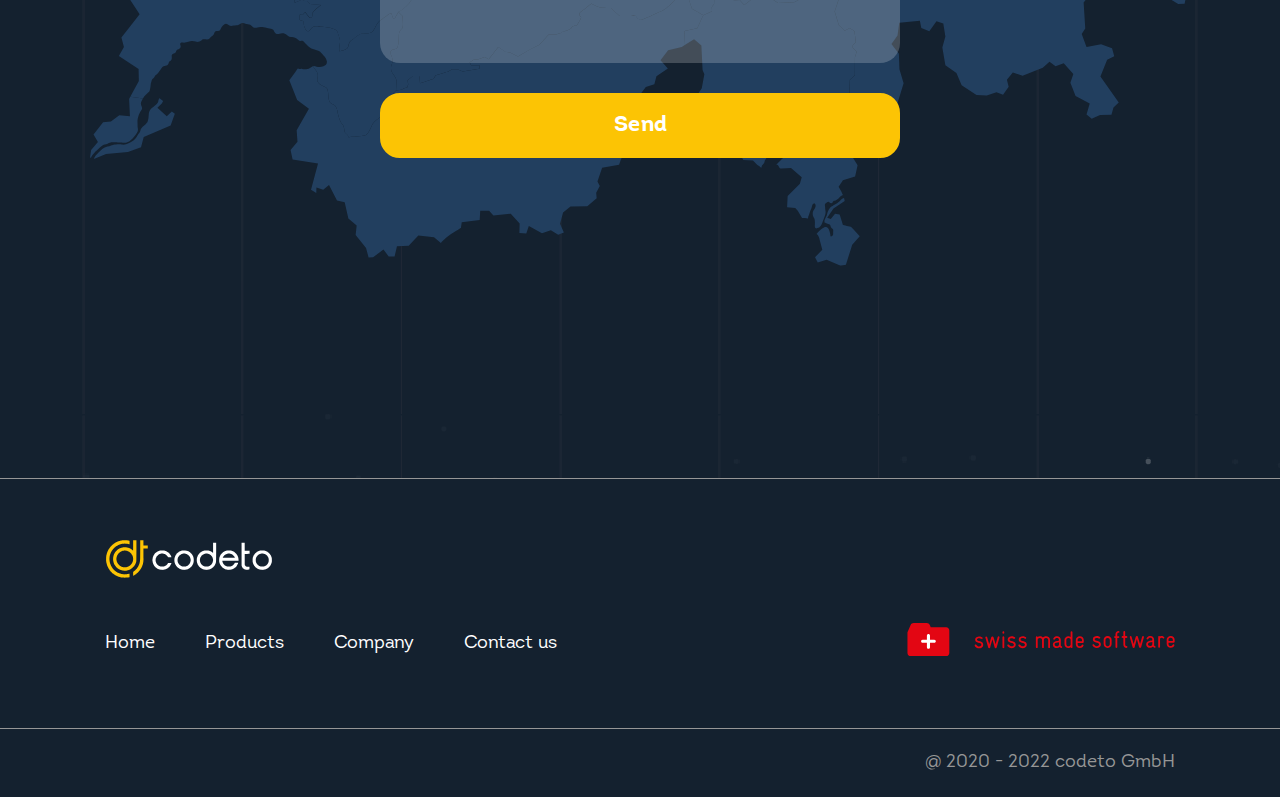
==== commit a7a3064c: "fixing bugs" ====
--- a/en-index.html
+++ b/en-index.html
@@ -65,8 +65,7 @@
         <div class="container">
           <h1>Rock Solid Software</h1>
           <h3>
-            We are a young team from Zurich with the goal of advancing digitalization and automation. Euphoric about technology and the resulting Industry 4.0, we also want to support and accelerate this process as much as possible. We love
-            efficiency and want to help make the world and the lives of our customers even more efficient.
+            For a digital and efficient future
           </h3>
         </div>
       </section>
@@ -111,7 +110,8 @@
           <div class="row justify-content-center mb-30">
             <div class="col-lg-9 col-xs-12">
               <h2 class="section__title">About us</h2>
-              <div class="section__description">Together as a team, we want to drive digitalization and automation with solid products, making life easier and clearer for many people and businesses.</div>
+              <div class="section__description">We are a young team from Zurich with the goal of advancing digitalization and automation. Euphoric about technology and the resulting Industry 4.0, we also want to support and accelerate this process as much as possible. We love efficiency and want to help make the world and the lives of our customers even more efficient.
+              </div>
             </div>
           </div>
           <div class="row justify-content-center">
@@ -127,7 +127,7 @@
             <div class="col-lg-3 col-md-4 col-sm-6 col-xs-12">
               <div class="team-item">
                 <div class="team-item__image">
-                  <img src="./img/team-3.png" alt="team member" />
+                  <img src="./img/Dejan.JPEG" alt="team member" />
                 </div>
                 <div class="team-item__name">Dejan </div>
                 <div class="team-item__position">Software Engineer</div>
@@ -145,7 +145,7 @@
             <div class="col-lg-3 col-md-4 col-sm-6 col-xs-12">
               <div class="team-item">
                 <div class="team-item__image">
-                  <img src="./img/team-7.png" alt="team member" />
+                  <img src="./img/Dirk.JPEG" alt="team member" />
                 </div>
                 <div class="team-item__name">Dirk </div>
                 <div class="team-item__position">Software Engineer</div>
@@ -154,7 +154,7 @@
             <div class="col-lg-3 col-md-4 col-sm-6 col-xs-12">
               <div class="team-item">
                 <div class="team-item__image">
-                  <img src="./img/team-5.png" alt="team member" />
+                  <img src="./img/Nicolas.JPEG" alt="team member" />
                 </div>
                 <div class="team-item__name">Nicolas </div>
                 <div class="team-item__position">Business Developer</div>
@@ -181,7 +181,7 @@
             <div class="col-lg-3 col-md-4 col-sm-6 col-xs-12">
               <div class="team-item">
                 <div class="team-item__image">
-                  <img src="./img/team-2.png" alt="team member" />
+                  <img src="./img/Tobi.JPEG" alt="team member" />
                 </div>
                 <div class="team-item__name">Tobi </div>
                 <div class="team-item__position">Product Manager</div>
@@ -199,8 +199,8 @@
             <div class="roadmap-mobile-line"></div>
           </div>
           <div class="roadmap-frames-container">
-            <div class="roadmap-frame roadmap-frame-1">Grow - let us grow together and be successful.</div>
-            <div class="roadmap-frame roadmap-frame-2">Innovate - products are continuously developed thanks to and with you.</div>
+            <div class="roadmap-frame roadmap-frame-1">Grow - let us grow together and be successful</div>
+            <div class="roadmap-frame roadmap-frame-2">Innovate - products are continuously developed thanks to and with you</div>
             <div class="roadmap-frame roadmap-frame-3">Adapt - it's time to roll out our solution across the organization</div>
             <div class="roadmap-frame roadmap-frame-4">Onboarding - we identify your values and goals and provide an optimal introduction</div>
           </div>
@@ -221,7 +221,7 @@
                   <input type="text" name="contact-firstName" class="form-control" placeholder="Name" required />
                 </div>
                 <div class="form-group">
-                  <input type="text" name="contact-secondName" class="form-control" placeholder="Company" required />
+                  <input type="text" name="contact-secondName" class="form-control" placeholder="Company" />
                 </div>
                 <div class="form-group">
                   <input type="email" name="contact-email" class="form-control" placeholder="E-Mail" required />
--- a/css/main.css
+++ b/css/main.css
@@ -606,12 +606,7 @@
   display: flex;
 }
 
-@media (max-width: 575px) {
-  .footer-list {
-    flex-direction: column;
-    align-items: center;
-  }
-}
+
 
 .container {
   max-width: 1100px;
@@ -1403,14 +1398,16 @@
 
 .team-item__image {
   margin-bottom: 20px;
+  height: 255px;
+  overflow: hidden;
+  border-radius: 20px;
 }
 
 .team-item__image img {
   display: block;
   width: 100%;
   height: 100%;
-  -o-object-fit: contain;
-     object-fit: contain;
+  object-fit: cover;
 }
 
 .team-item__name {
@@ -1432,11 +1429,13 @@
     background-size: cover;
   }
 }
-
 @media (max-width: 991px) {
   .roadmap {
     background: none;
     height: auto;
+  }
+  .team-item__image {
+    height: 360px;
   }
 }
 
@@ -1684,4 +1683,13 @@
 .form-group textarea {
   resize: none;
 }
+@media (max-width: 575px) {
+  .footer-list {
+    flex-direction: column;
+    align-items: center;
+  }
+  .team-item__image {
+    height: auto;
+  }
+}
 /*# sourceMappingURL=main.css.map */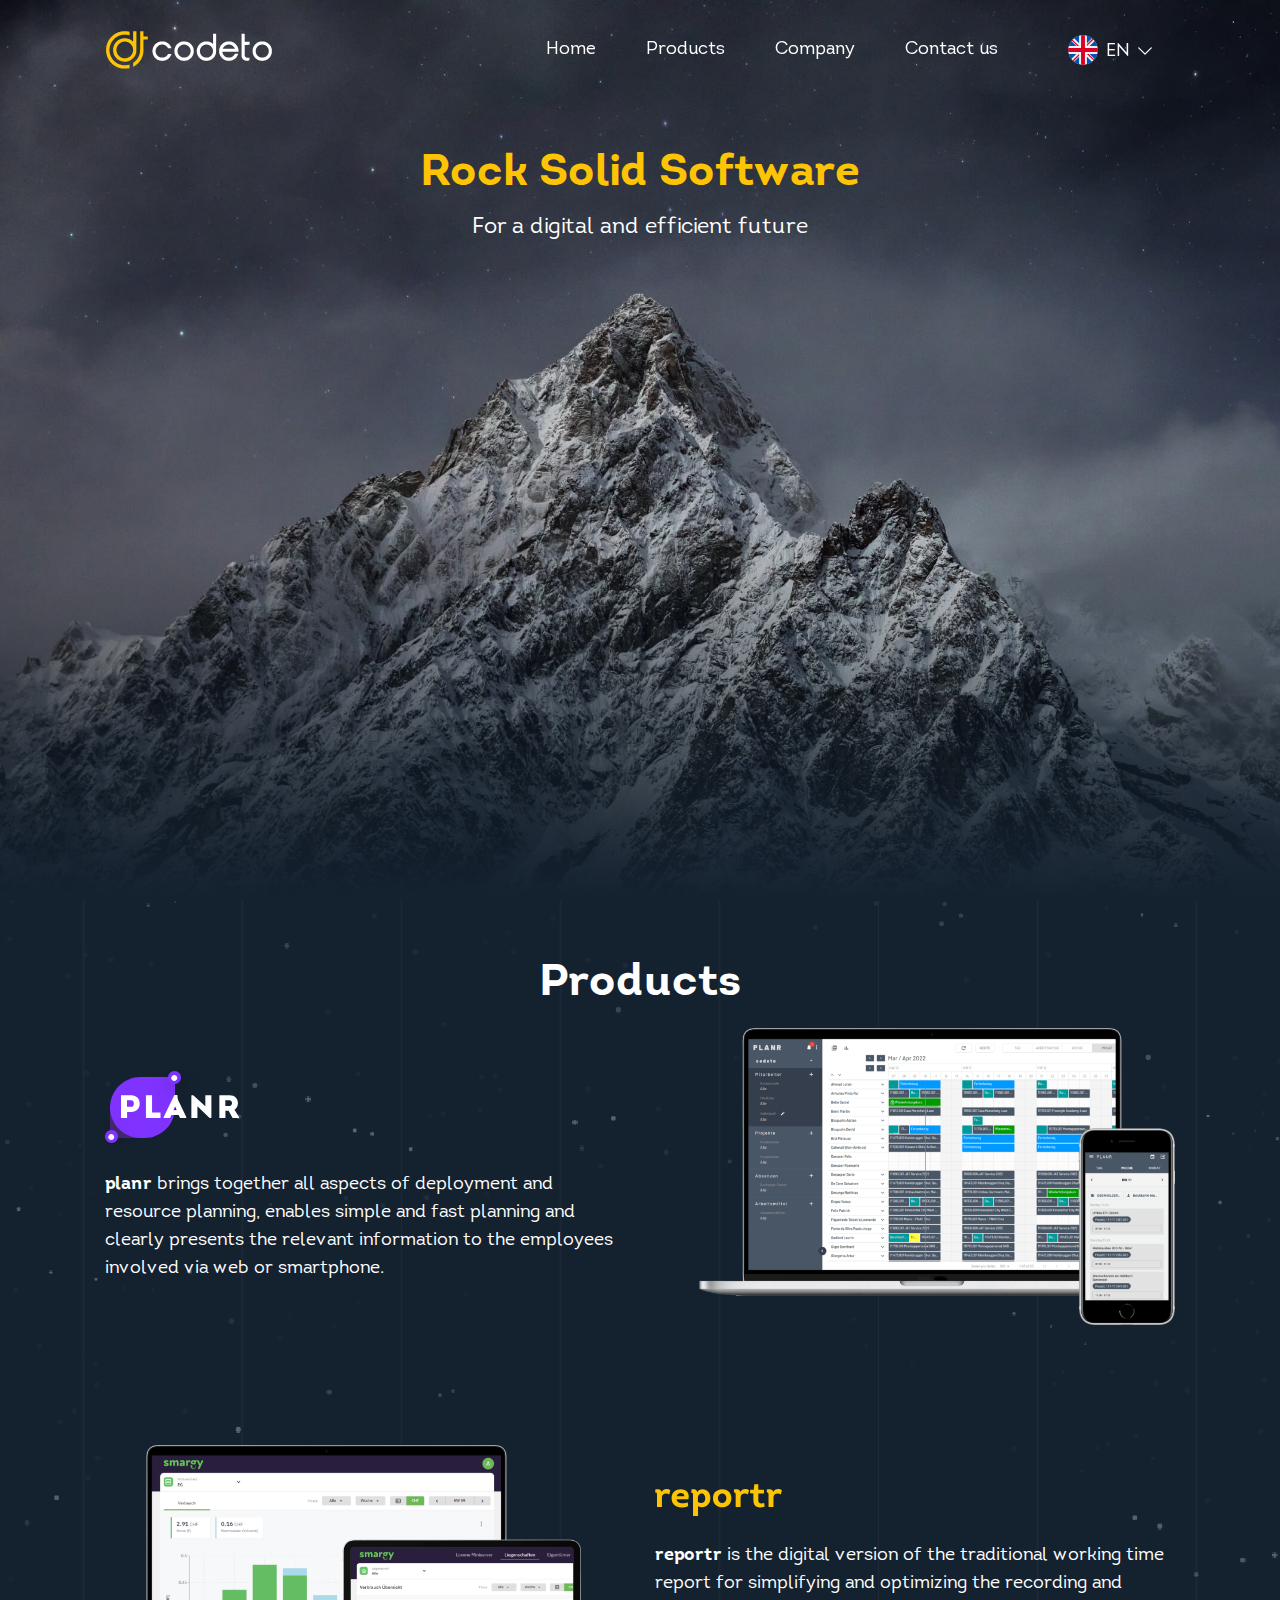
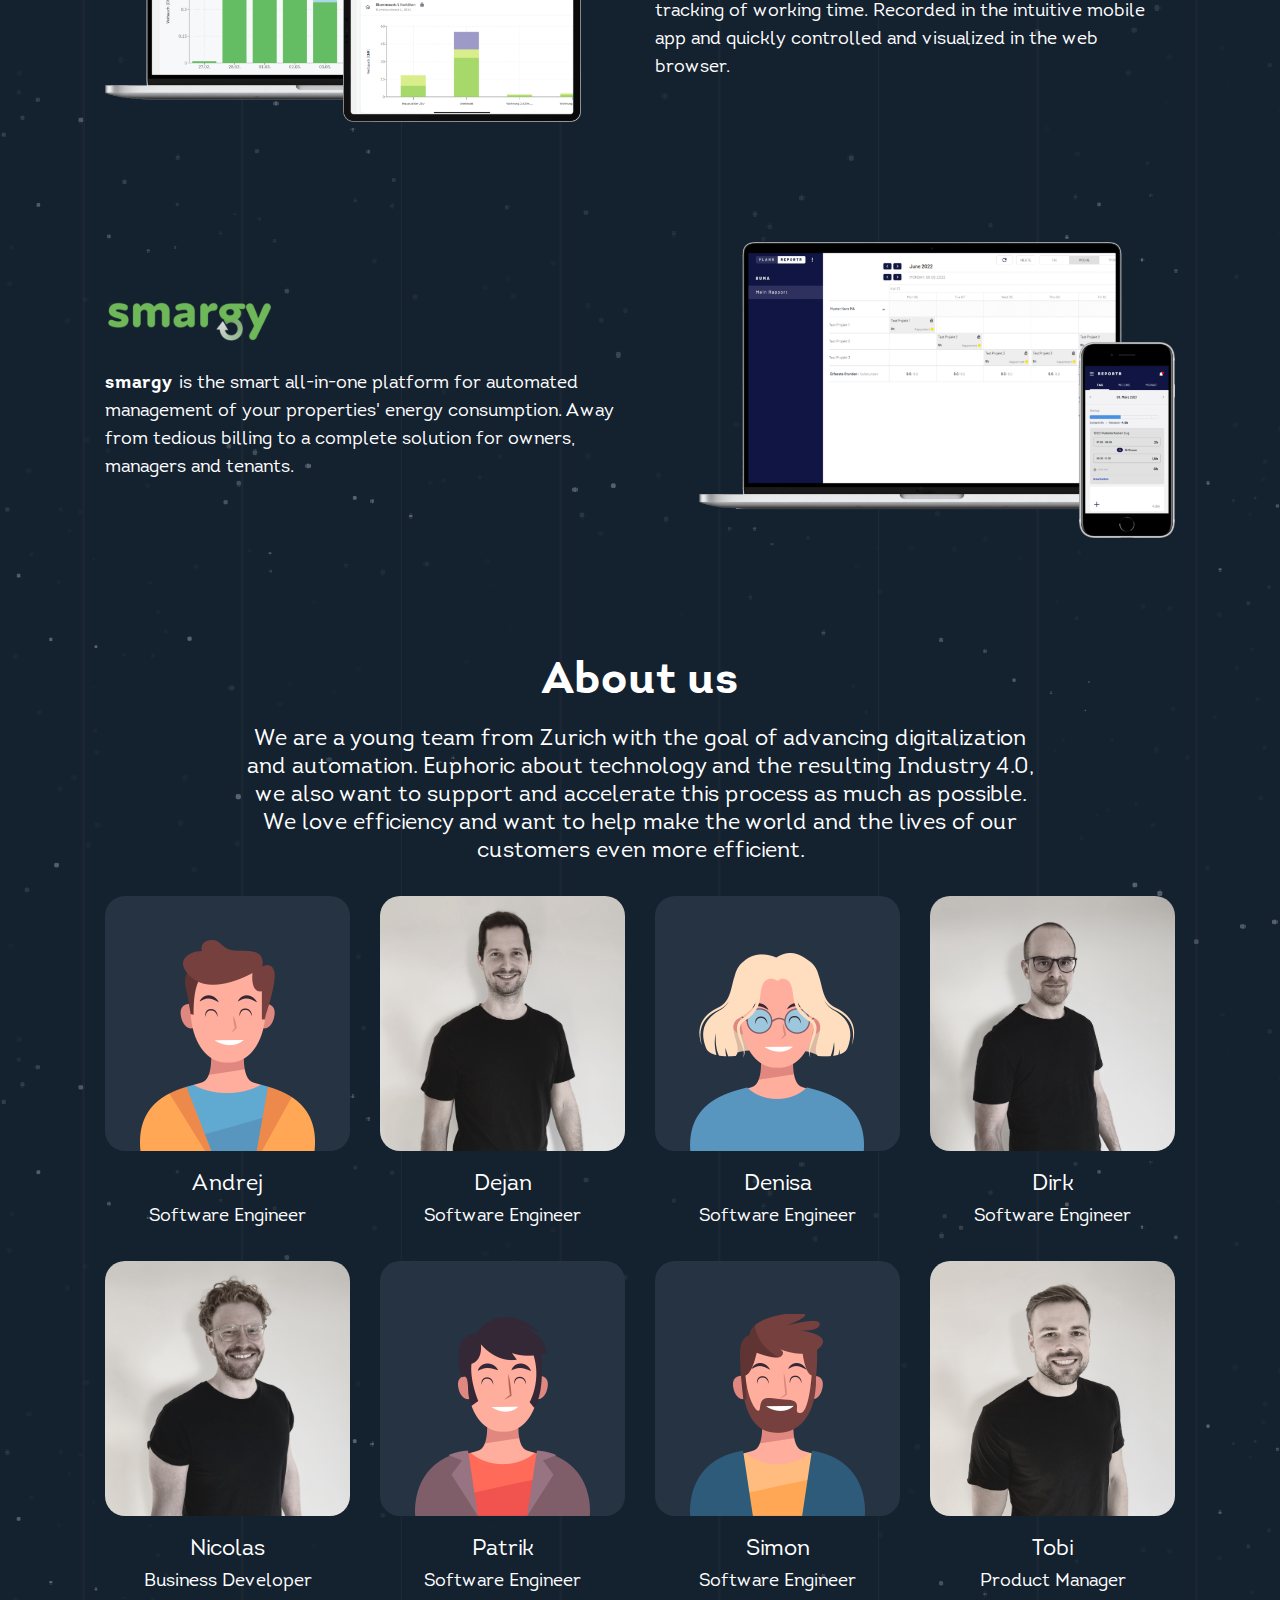
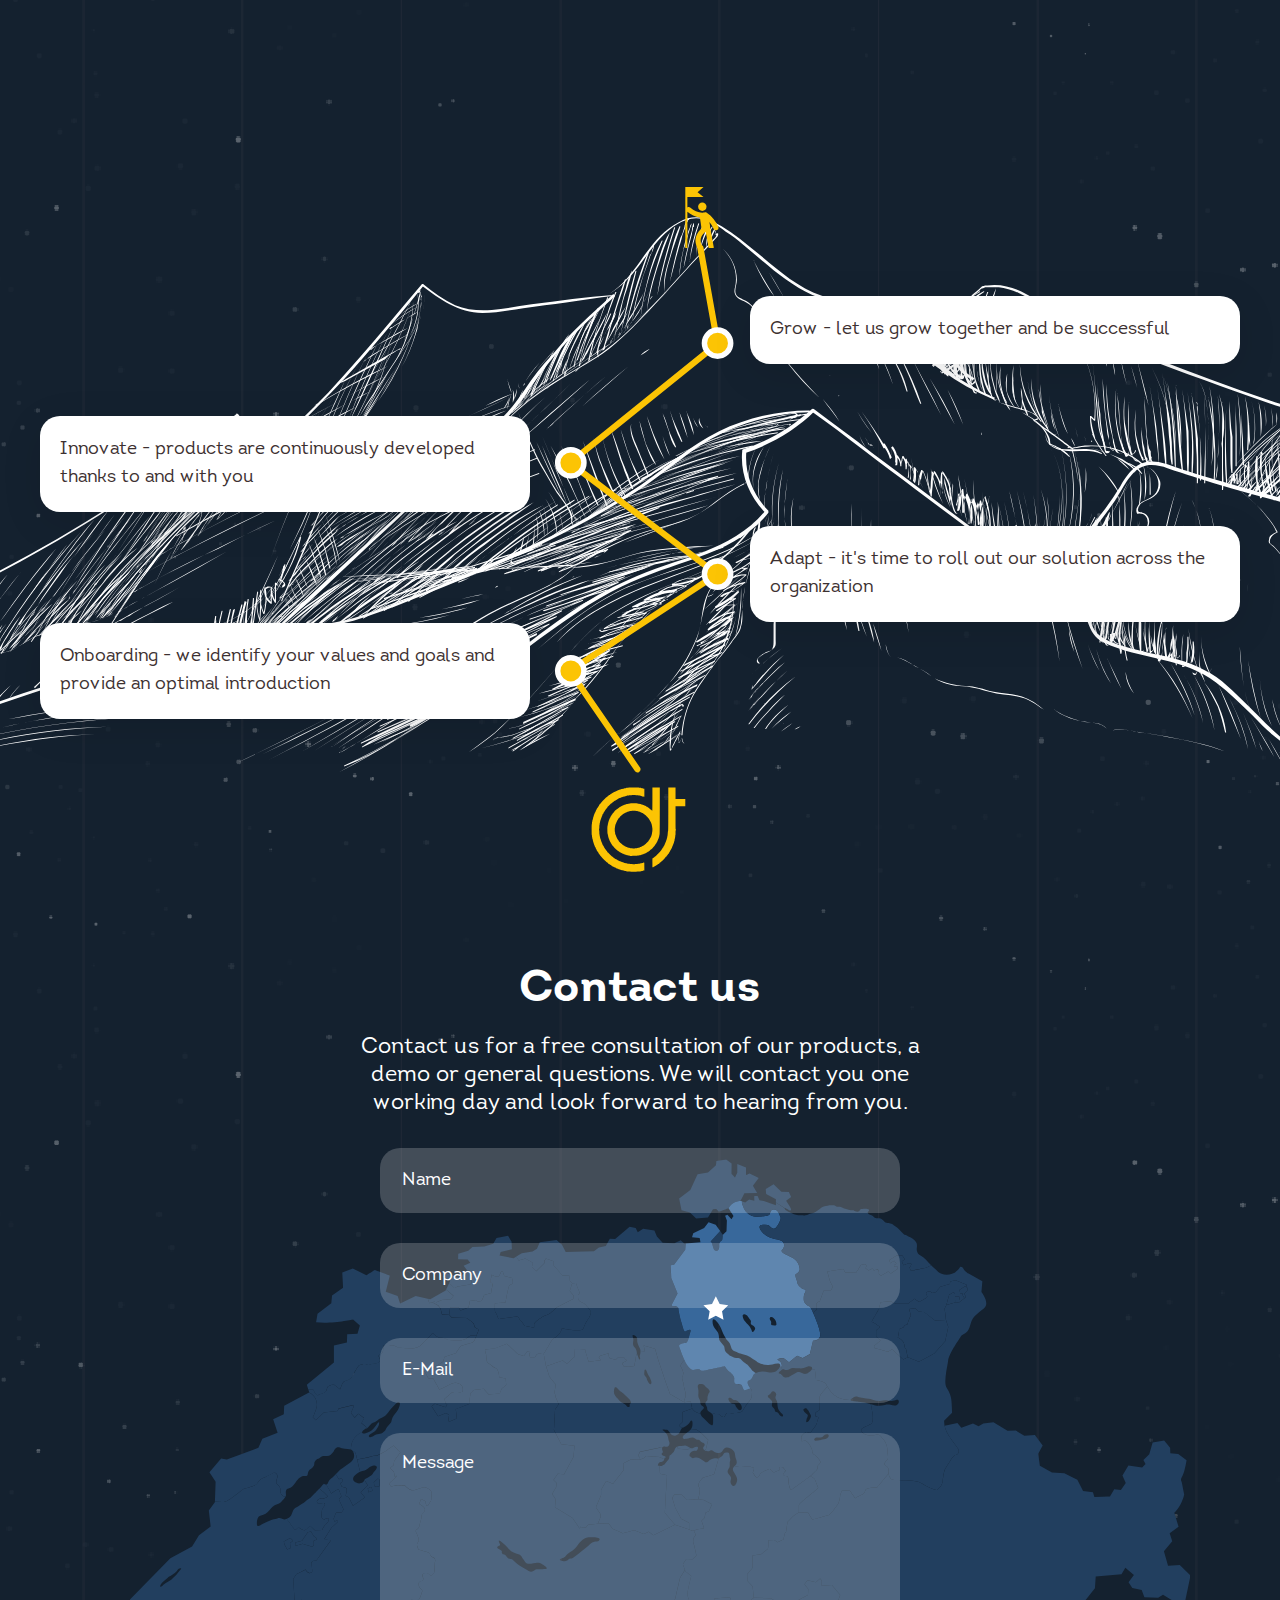
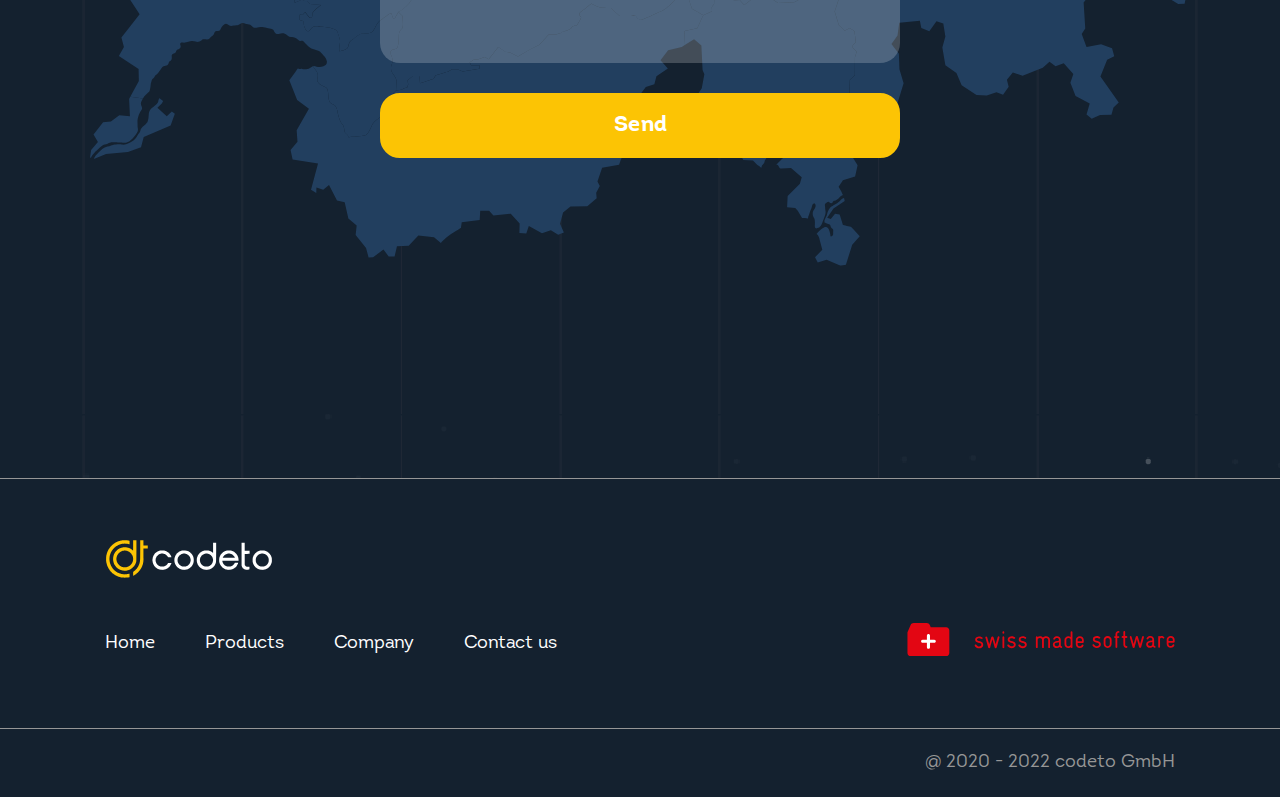
==== commit 753ca52c: "new images" ====
--- a/en-index.html
+++ b/en-index.html
@@ -82,7 +82,7 @@
               <p><strong>planr</strong> brings together all aspects of deployment and resource planning, enables simple and fast planning and clearly presents the relevant information to the employees involved via web or smartphone.</p>
             </div>
             <div class="col-md-6 col-xs-12 products-item__image">
-              <img src="./img/products-1-image.png" alt="planr" />
+              <img src="./img/product-1-image.png" alt="planr" />
             </div>
           </div>
           <div class="row products-item">
@@ -91,7 +91,7 @@
               <p><strong>reportr</strong> is the digital version of the traditional working time report for simplifying and optimizing the recording and tracking of working time. Recorded in the intuitive mobile app and quickly controlled and visualized in the web browser.</p>
             </div>
             <div class="col-md-6 col-xs-12 products-item__image">
-              <img src="./img/products-3-image.png" alt="reportr" />
+              <img src="./img/product-3-image.png" alt="reportr" />
             </div>
           </div>
           <div class="row products-item">
@@ -100,7 +100,7 @@
               <p><strong>smargy</strong> is the smart all-in-one platform for automated management of your properties' energy consumption. Away from tedious billing to a complete solution for owners, managers and tenants.</p>
             </div>
             <div class="col-md-6 col-xs-12 products-item__image">
-              <img src="./img/products-2-image.png" alt="smargy" />
+              <img src="./img/product-2-image.png" alt="smargy" />
             </div>
           </div>
         </div>
